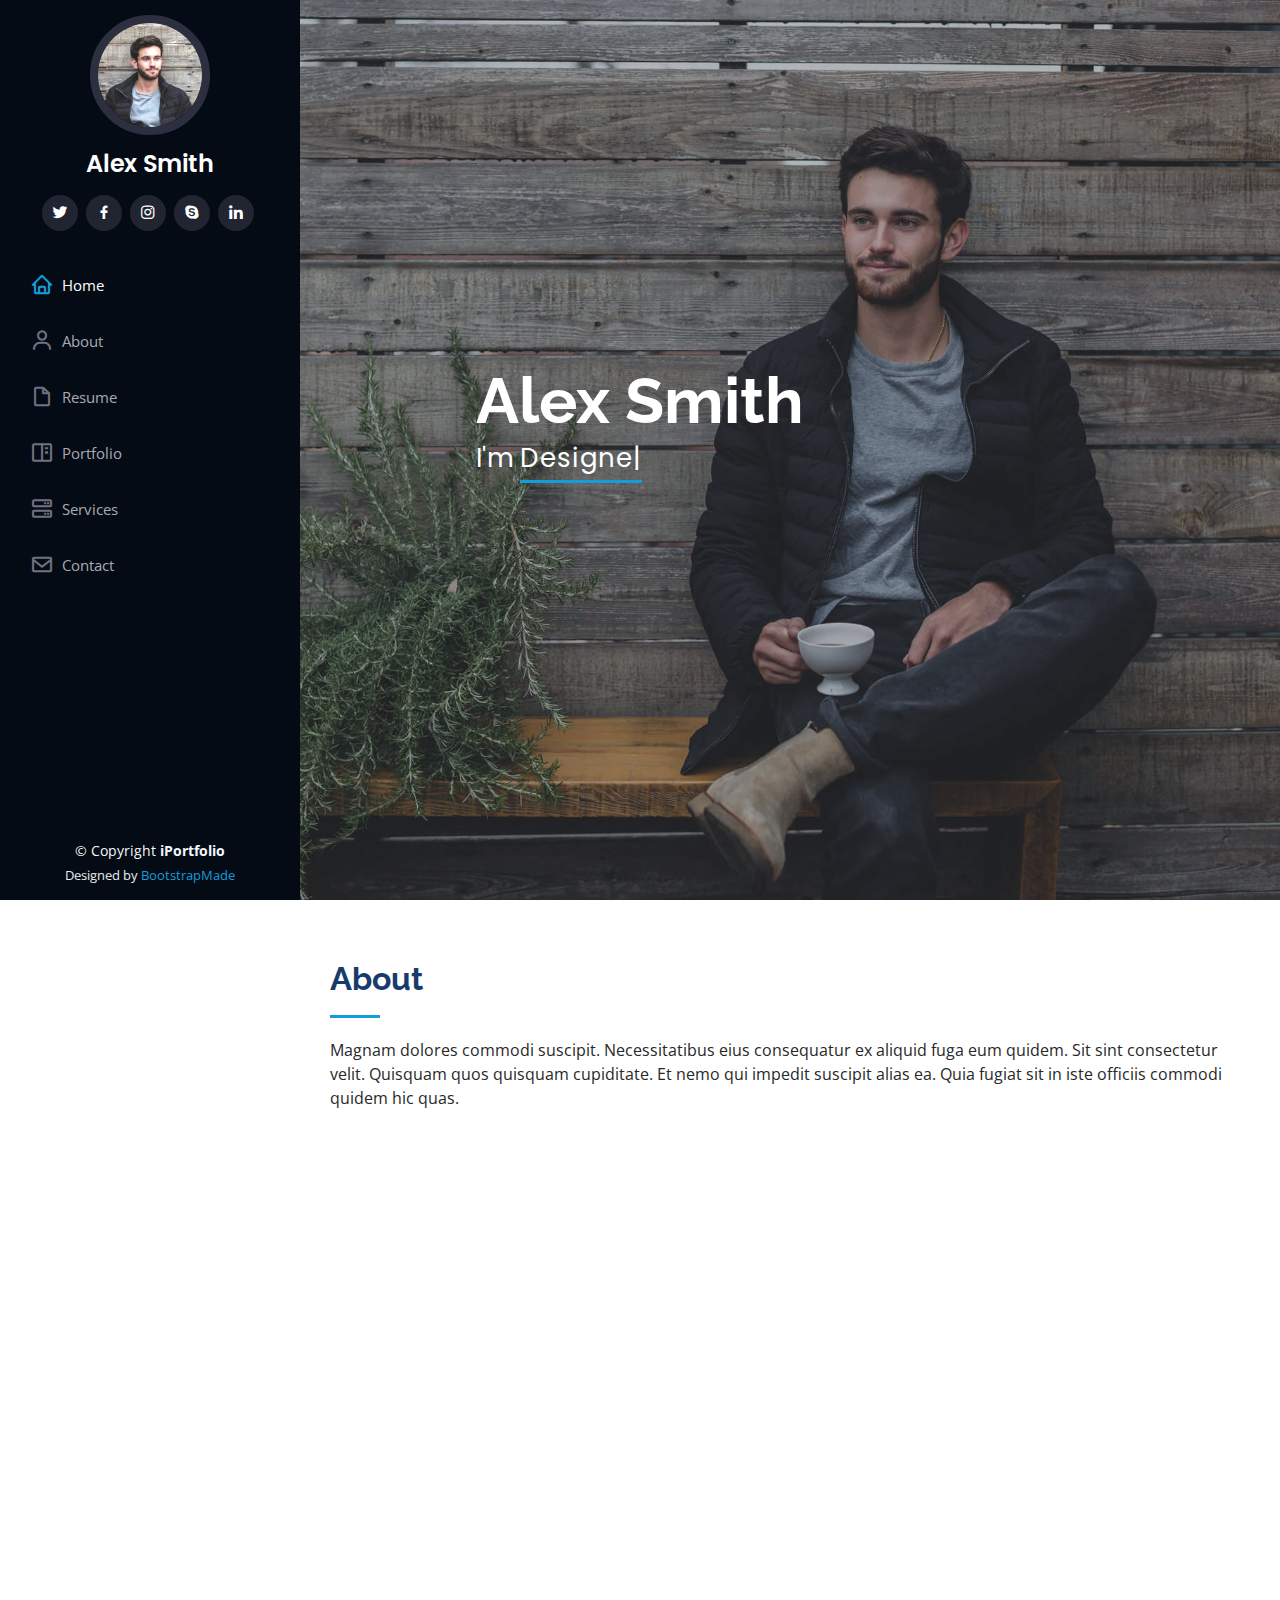
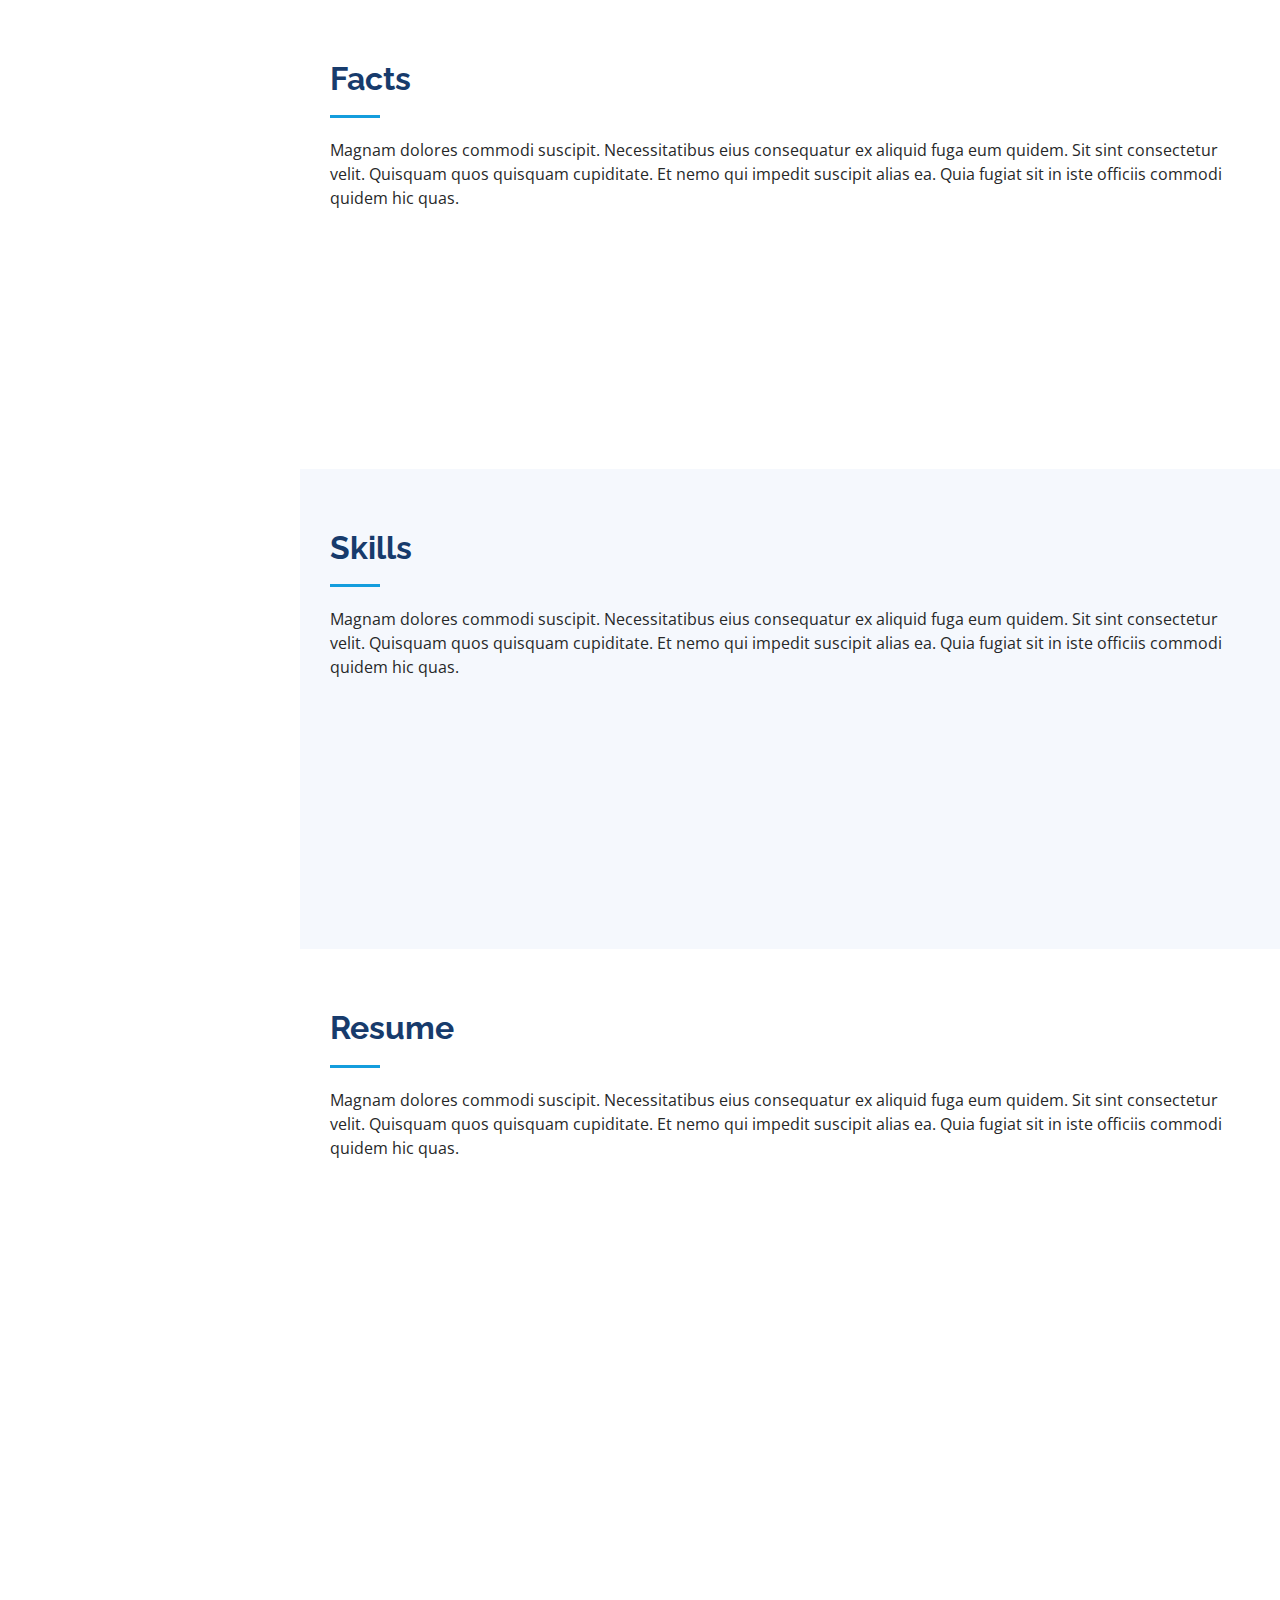
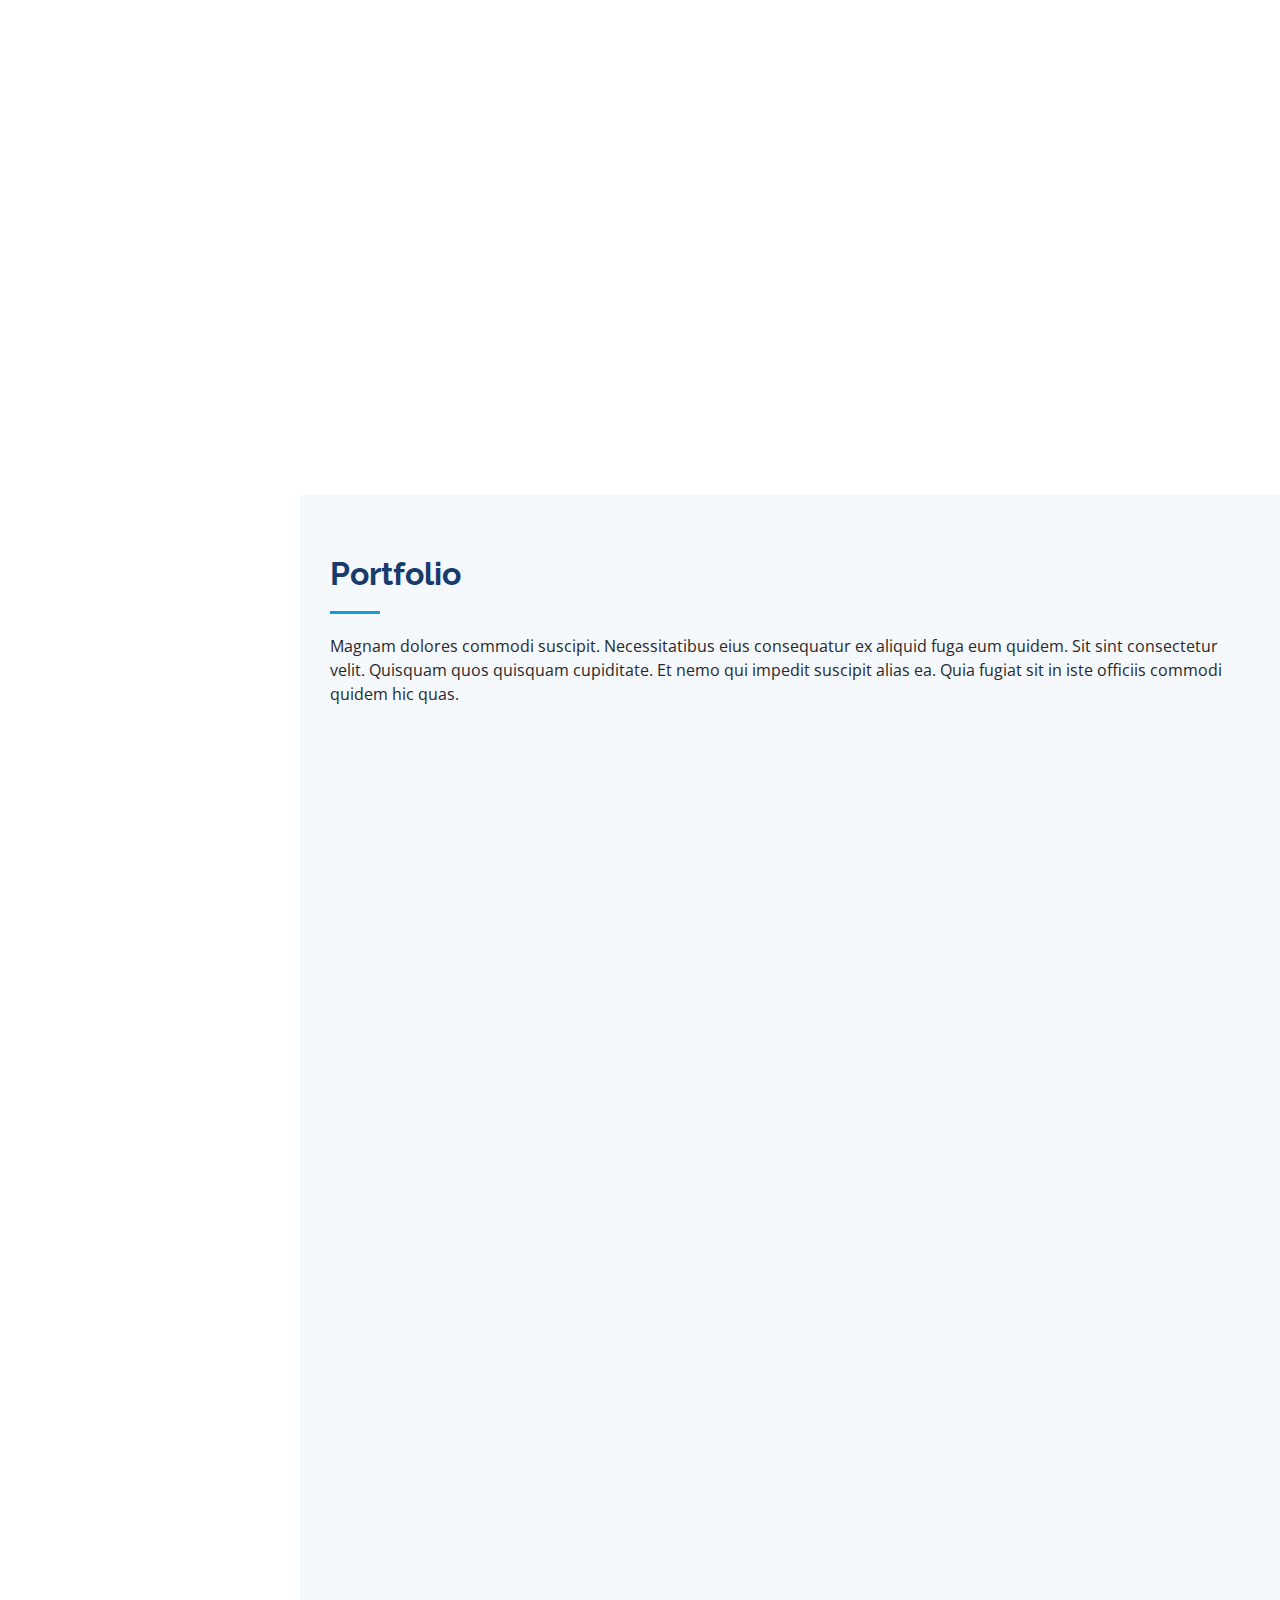
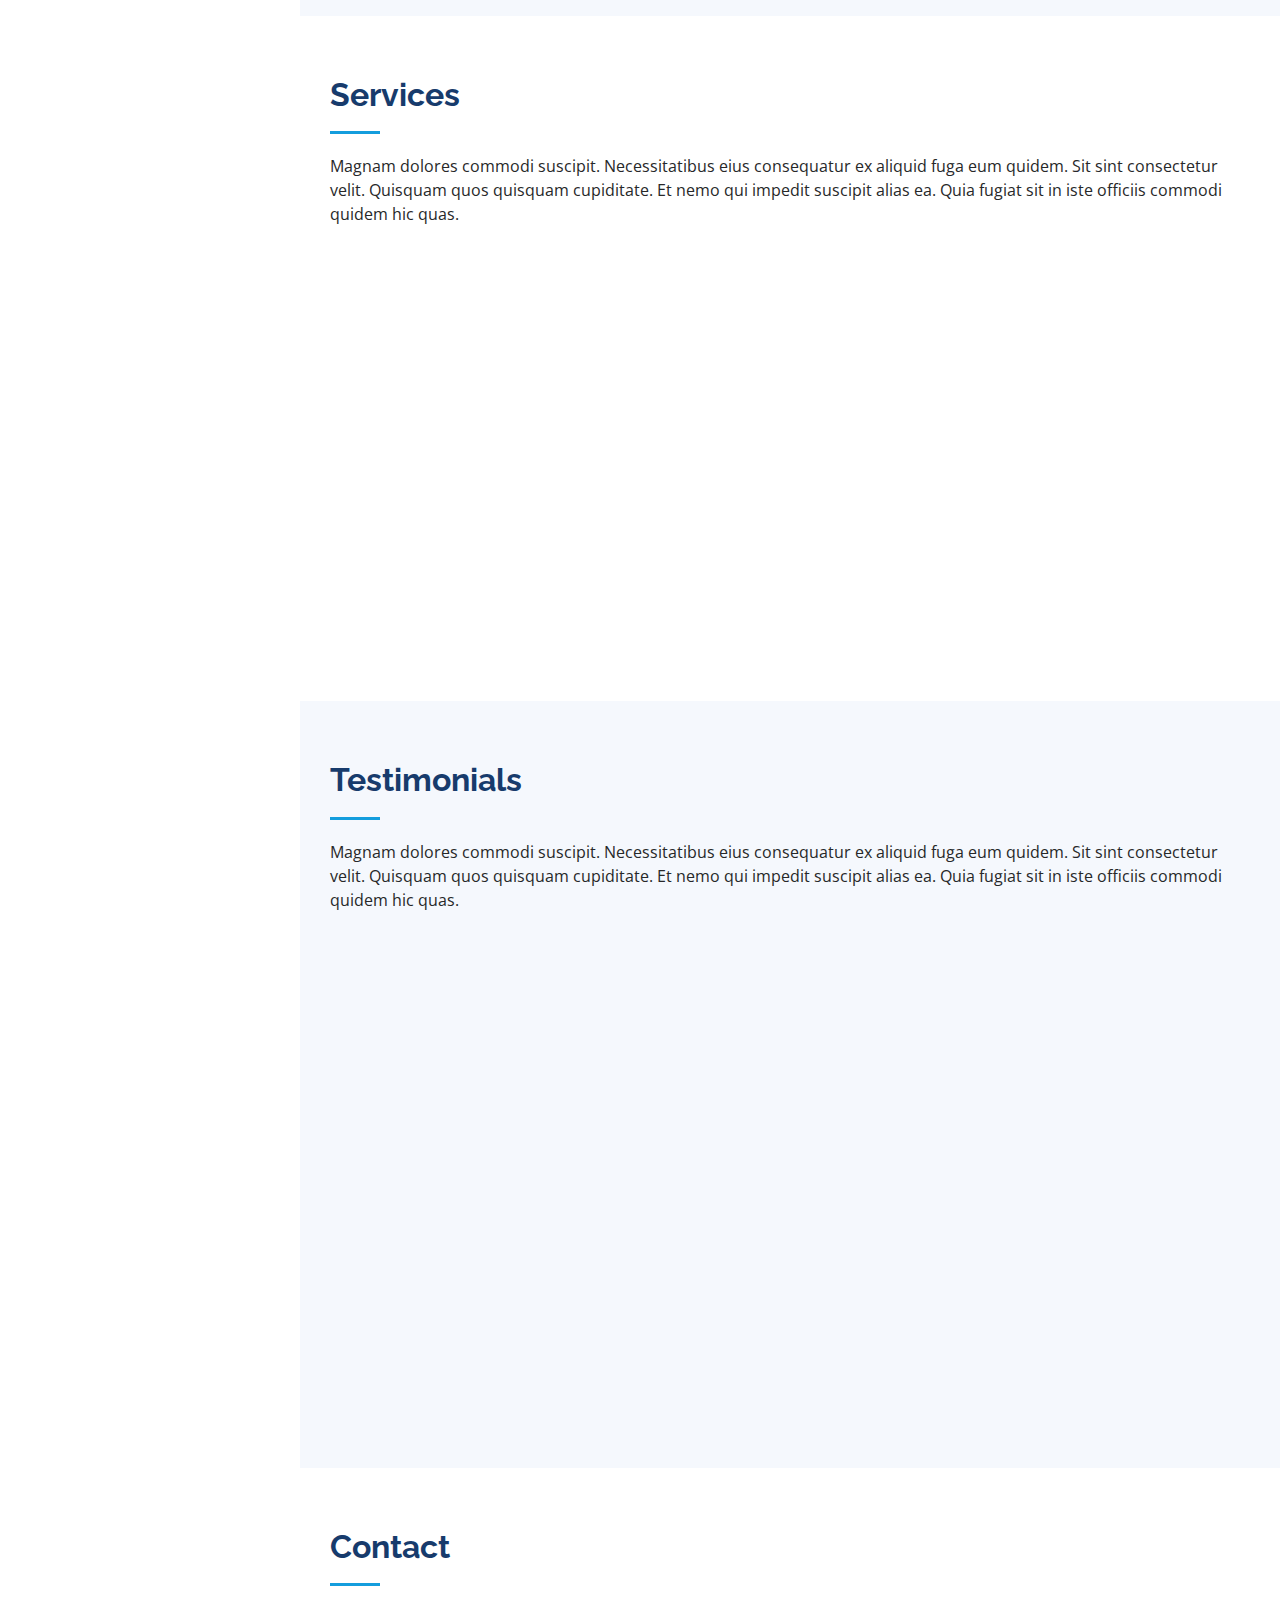
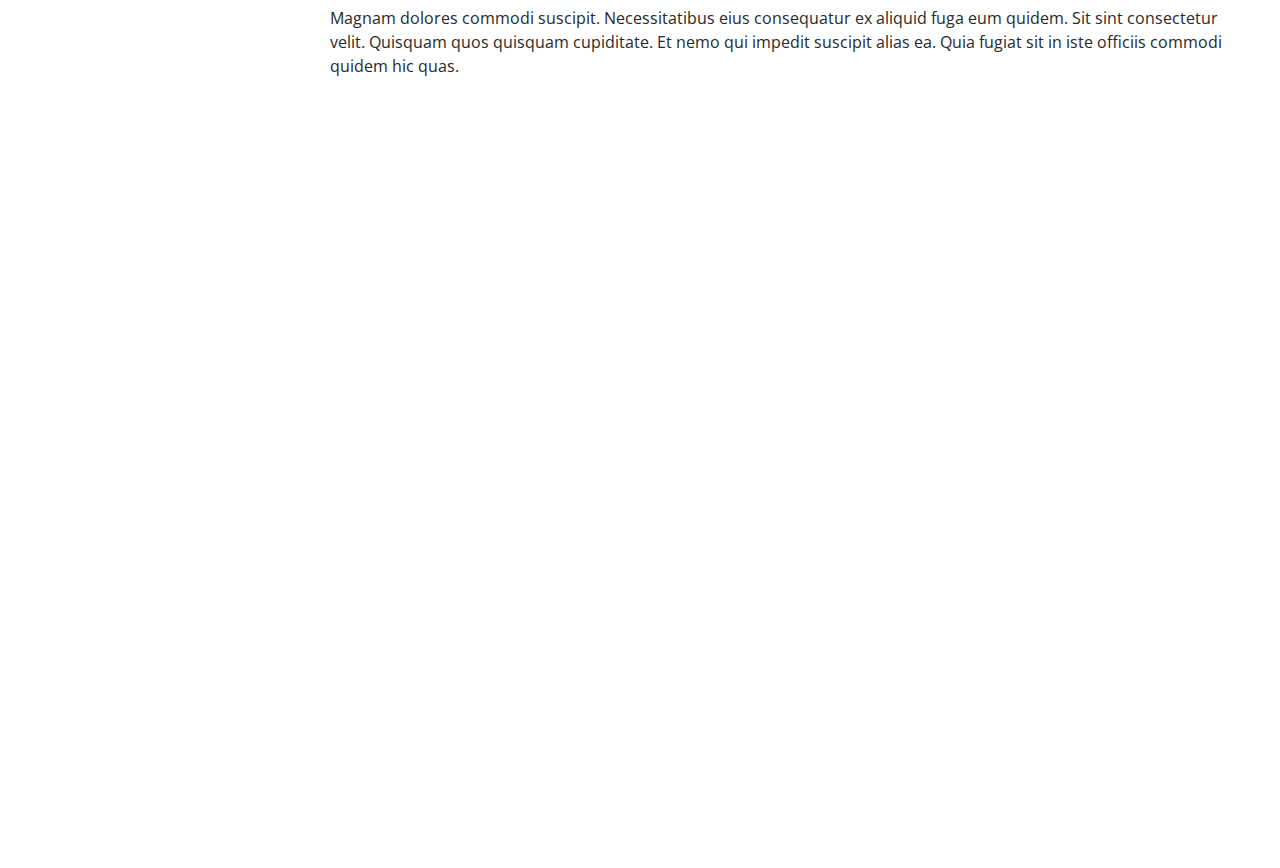
==== templates/index.html @ b286f579 "Adding assets" ====
<!DOCTYPE html>
<html lang="en">

<head>
  <meta charset="utf-8">
  <meta content="width=device-width, initial-scale=1.0" name="viewport">

  <title>iPortfolio Bootstrap Template - Index</title>
  <meta content="" name="description">
  <meta content="" name="keywords">

  <!-- Favicons -->
  <link href="assets/img/favicon.png" rel="icon">
  <link href="assets/img/apple-touch-icon.png" rel="apple-touch-icon">

  <!-- Google Fonts -->
  <link href="https://fonts.googleapis.com/css?family=Open+Sans:300,300i,400,400i,600,600i,700,700i|Raleway:300,300i,400,400i,500,500i,600,600i,700,700i|Poppins:300,300i,400,400i,500,500i,600,600i,700,700i" rel="stylesheet">

  <!-- Vendor CSS Files -->
  <link href="assets/vendor/aos/aos.css" rel="stylesheet">
  <link href="assets/vendor/bootstrap/css/bootstrap.min.css" rel="stylesheet">
  <link href="assets/vendor/bootstrap-icons/bootstrap-icons.css" rel="stylesheet">
  <link href="assets/vendor/boxicons/css/boxicons.min.css" rel="stylesheet">
  <link href="assets/vendor/glightbox/css/glightbox.min.css" rel="stylesheet">
  <link href="assets/vendor/swiper/swiper-bundle.min.css" rel="stylesheet">

  <!-- Template Main CSS File -->
  <link href="assets/css/style.css" rel="stylesheet">

  <!-- =======================================================
  * Template Name: iPortfolio
  * Updated: Jan 09 2024 with Bootstrap v5.3.2
  * Template URL: https://bootstrapmade.com/iportfolio-bootstrap-portfolio-websites-template/
  * Author: BootstrapMade.com
  * License: https://bootstrapmade.com/license/
  ======================================================== -->
</head>

<body>

  <!-- ======= Mobile nav toggle button ======= -->
  <i class="bi bi-list mobile-nav-toggle d-xl-none"></i>

  <!-- ======= Header ======= -->
  <header id="header">
    <div class="d-flex flex-column">

      <div class="profile">
        <img src="assets/img/profile-img.jpg" alt="" class="img-fluid rounded-circle">
        <h1 class="text-light"><a href="index.html">Alex Smith</a></h1>
        <div class="social-links mt-3 text-center">
          <a href="#" class="twitter"><i class="bx bxl-twitter"></i></a>
          <a href="#" class="facebook"><i class="bx bxl-facebook"></i></a>
          <a href="#" class="instagram"><i class="bx bxl-instagram"></i></a>
          <a href="#" class="google-plus"><i class="bx bxl-skype"></i></a>
          <a href="#" class="linkedin"><i class="bx bxl-linkedin"></i></a>
        </div>
      </div>

      <nav id="navbar" class="nav-menu navbar">
        <ul>
          <li><a href="#hero" class="nav-link scrollto active"><i class="bx bx-home"></i> <span>Home</span></a></li>
          <li><a href="#about" class="nav-link scrollto"><i class="bx bx-user"></i> <span>About</span></a></li>
          <li><a href="#resume" class="nav-link scrollto"><i class="bx bx-file-blank"></i> <span>Resume</span></a></li>
          <li><a href="#portfolio" class="nav-link scrollto"><i class="bx bx-book-content"></i> <span>Portfolio</span></a></li>
          <li><a href="#services" class="nav-link scrollto"><i class="bx bx-server"></i> <span>Services</span></a></li>
          <li><a href="#contact" class="nav-link scrollto"><i class="bx bx-envelope"></i> <span>Contact</span></a></li>
        </ul>
      </nav><!-- .nav-menu -->
    </div>
  </header><!-- End Header -->

  <!-- ======= Hero Section ======= -->
  <section id="hero" class="d-flex flex-column justify-content-center align-items-center">
    <div class="hero-container" data-aos="fade-in">
      <h1>Alex Smith</h1>
      <p>I'm <span class="typed" data-typed-items="Designer, Developer, Freelancer, Photographer"></span></p>
    </div>
  </section><!-- End Hero -->

  <main id="main">

    <!-- ======= About Section ======= -->
    <section id="about" class="about">
      <div class="container">

        <div class="section-title">
          <h2>About</h2>
          <p>Magnam dolores commodi suscipit. Necessitatibus eius consequatur ex aliquid fuga eum quidem. Sit sint consectetur velit. Quisquam quos quisquam cupiditate. Et nemo qui impedit suscipit alias ea. Quia fugiat sit in iste officiis commodi quidem hic quas.</p>
        </div>

        <div class="row">
          <div class="col-lg-4" data-aos="fade-right">
            <img src="assets/img/profile-img.jpg" class="img-fluid" alt="">
          </div>
          <div class="col-lg-8 pt-4 pt-lg-0 content" data-aos="fade-left">
            <h3>UI/UX Designer &amp; Web Developer.</h3>
            <p class="fst-italic">
              Lorem ipsum dolor sit amet, consectetur adipiscing elit, sed do eiusmod tempor incididunt ut labore et dolore
              magna aliqua.
            </p>
            <div class="row">
              <div class="col-lg-6">
                <ul>
                  <li><i class="bi bi-chevron-right"></i> <strong>Birthday:</strong> <span>1 May 1995</span></li>
                  <li><i class="bi bi-chevron-right"></i> <strong>Website:</strong> <span>www.example.com</span></li>
                  <li><i class="bi bi-chevron-right"></i> <strong>Phone:</strong> <span>+123 456 7890</span></li>
                  <li><i class="bi bi-chevron-right"></i> <strong>City:</strong> <span>New York, USA</span></li>
                </ul>
              </div>
              <div class="col-lg-6">
                <ul>
                  <li><i class="bi bi-chevron-right"></i> <strong>Age:</strong> <span>30</span></li>
                  <li><i class="bi bi-chevron-right"></i> <strong>Degree:</strong> <span>Master</span></li>
                  <li><i class="bi bi-chevron-right"></i> <strong>PhEmailone:</strong> <span>email@example.com</span></li>
                  <li><i class="bi bi-chevron-right"></i> <strong>Freelance:</strong> <span>Available</span></li>
                </ul>
              </div>
            </div>
            <p>
              Officiis eligendi itaque labore et dolorum mollitia officiis optio vero. Quisquam sunt adipisci omnis et ut. Nulla accusantium dolor incidunt officia tempore. Et eius omnis.
              Cupiditate ut dicta maxime officiis quidem quia. Sed et consectetur qui quia repellendus itaque neque. Aliquid amet quidem ut quaerat cupiditate. Ab et eum qui repellendus omnis culpa magni laudantium dolores.
            </p>
          </div>
        </div>

      </div>
    </section><!-- End About Section -->

    <!-- ======= Facts Section ======= -->
    <section id="facts" class="facts">
      <div class="container">

        <div class="section-title">
          <h2>Facts</h2>
          <p>Magnam dolores commodi suscipit. Necessitatibus eius consequatur ex aliquid fuga eum quidem. Sit sint consectetur velit. Quisquam quos quisquam cupiditate. Et nemo qui impedit suscipit alias ea. Quia fugiat sit in iste officiis commodi quidem hic quas.</p>
        </div>

        <div class="row no-gutters">

          <div class="col-lg-3 col-md-6 d-md-flex align-items-md-stretch" data-aos="fade-up">
            <div class="count-box">
              <i class="bi bi-emoji-smile"></i>
              <span data-purecounter-start="0" data-purecounter-end="232" data-purecounter-duration="1" class="purecounter"></span>
              <p><strong>Happy Clients</strong> consequuntur quae</p>
            </div>
          </div>

          <div class="col-lg-3 col-md-6 d-md-flex align-items-md-stretch" data-aos="fade-up" data-aos-delay="100">
            <div class="count-box">
              <i class="bi bi-journal-richtext"></i>
              <span data-purecounter-start="0" data-purecounter-end="521" data-purecounter-duration="1" class="purecounter"></span>
              <p><strong>Projects</strong> adipisci atque cum quia aut</p>
            </div>
          </div>

          <div class="col-lg-3 col-md-6 d-md-flex align-items-md-stretch" data-aos="fade-up" data-aos-delay="200">
            <div class="count-box">
              <i class="bi bi-headset"></i>
              <span data-purecounter-start="0" data-purecounter-end="1453" data-purecounter-duration="1" class="purecounter"></span>
              <p><strong>Hours Of Support</strong> aut commodi quaerat</p>
            </div>
          </div>

          <div class="col-lg-3 col-md-6 d-md-flex align-items-md-stretch" data-aos="fade-up" data-aos-delay="300">
            <div class="count-box">
              <i class="bi bi-people"></i>
              <span data-purecounter-start="0" data-purecounter-end="32" data-purecounter-duration="1" class="purecounter"></span>
              <p><strong>Hard Workers</strong> rerum asperiores dolor</p>
            </div>
          </div>

        </div>

      </div>
    </section><!-- End Facts Section -->

    <!-- ======= Skills Section ======= -->
    <section id="skills" class="skills section-bg">
      <div class="container">

        <div class="section-title">
          <h2>Skills</h2>
          <p>Magnam dolores commodi suscipit. Necessitatibus eius consequatur ex aliquid fuga eum quidem. Sit sint consectetur velit. Quisquam quos quisquam cupiditate. Et nemo qui impedit suscipit alias ea. Quia fugiat sit in iste officiis commodi quidem hic quas.</p>
        </div>

        <div class="row skills-content">

          <div class="col-lg-6" data-aos="fade-up">

            <div class="progress">
              <span class="skill">HTML <i class="val">100%</i></span>
              <div class="progress-bar-wrap">
                <div class="progress-bar" role="progressbar" aria-valuenow="100" aria-valuemin="0" aria-valuemax="100"></div>
              </div>
            </div>

            <div class="progress">
              <span class="skill">CSS <i class="val">90%</i></span>
              <div class="progress-bar-wrap">
                <div class="progress-bar" role="progressbar" aria-valuenow="90" aria-valuemin="0" aria-valuemax="100"></div>
              </div>
            </div>

            <div class="progress">
              <span class="skill">JavaScript <i class="val">75%</i></span>
              <div class="progress-bar-wrap">
                <div class="progress-bar" role="progressbar" aria-valuenow="75" aria-valuemin="0" aria-valuemax="100"></div>
              </div>
            </div>

          </div>

          <div class="col-lg-6" data-aos="fade-up" data-aos-delay="100">

            <div class="progress">
              <span class="skill">PHP <i class="val">80%</i></span>
              <div class="progress-bar-wrap">
                <div class="progress-bar" role="progressbar" aria-valuenow="80" aria-valuemin="0" aria-valuemax="100"></div>
              </div>
            </div>

            <div class="progress">
              <span class="skill">WordPress/CMS <i class="val">90%</i></span>
              <div class="progress-bar-wrap">
                <div class="progress-bar" role="progressbar" aria-valuenow="90" aria-valuemin="0" aria-valuemax="100"></div>
              </div>
            </div>

            <div class="progress">
              <span class="skill">Photoshop <i class="val">55%</i></span>
              <div class="progress-bar-wrap">
                <div class="progress-bar" role="progressbar" aria-valuenow="55" aria-valuemin="0" aria-valuemax="100"></div>
              </div>
            </div>

          </div>

        </div>

      </div>
    </section><!-- End Skills Section -->

    <!-- ======= Resume Section ======= -->
    <section id="resume" class="resume">
      <div class="container">

        <div class="section-title">
          <h2>Resume</h2>
          <p>Magnam dolores commodi suscipit. Necessitatibus eius consequatur ex aliquid fuga eum quidem. Sit sint consectetur velit. Quisquam quos quisquam cupiditate. Et nemo qui impedit suscipit alias ea. Quia fugiat sit in iste officiis commodi quidem hic quas.</p>
        </div>

        <div class="row">
          <div class="col-lg-6" data-aos="fade-up">
            <h3 class="resume-title">Sumary</h3>
            <div class="resume-item pb-0">
              <h4>Alex Smith</h4>
              <p><em>Innovative and deadline-driven Graphic Designer with 3+ years of experience designing and developing user-centered digital/print marketing material from initial concept to final, polished deliverable.</em></p>
              <ul>
                <li>Portland par 127,Orlando, FL</li>
                <li>(123) 456-7891</li>
                <li>alice.barkley@example.com</li>
              </ul>
            </div>

            <h3 class="resume-title">Education</h3>
            <div class="resume-item">
              <h4>Master of Fine Arts &amp; Graphic Design</h4>
              <h5>2015 - 2016</h5>
              <p><em>Rochester Institute of Technology, Rochester, NY</em></p>
              <p>Qui deserunt veniam. Et sed aliquam labore tempore sed quisquam iusto autem sit. Ea vero voluptatum qui ut dignissimos deleniti nerada porti sand markend</p>
            </div>
            <div class="resume-item">
              <h4>Bachelor of Fine Arts &amp; Graphic Design</h4>
              <h5>2010 - 2014</h5>
              <p><em>Rochester Institute of Technology, Rochester, NY</em></p>
              <p>Quia nobis sequi est occaecati aut. Repudiandae et iusto quae reiciendis et quis Eius vel ratione eius unde vitae rerum voluptates asperiores voluptatem Earum molestiae consequatur neque etlon sader mart dila</p>
            </div>
          </div>
          <div class="col-lg-6" data-aos="fade-up" data-aos-delay="100">
            <h3 class="resume-title">Professional Experience</h3>
            <div class="resume-item">
              <h4>Senior graphic design specialist</h4>
              <h5>2019 - Present</h5>
              <p><em>Experion, New York, NY </em></p>
              <ul>
                <li>Lead in the design, development, and implementation of the graphic, layout, and production communication materials</li>
                <li>Delegate tasks to the 7 members of the design team and provide counsel on all aspects of the project. </li>
                <li>Supervise the assessment of all graphic materials in order to ensure quality and accuracy of the design</li>
                <li>Oversee the efficient use of production project budgets ranging from $2,000 - $25,000</li>
              </ul>
            </div>
            <div class="resume-item">
              <h4>Graphic design specialist</h4>
              <h5>2017 - 2018</h5>
              <p><em>Stepping Stone Advertising, New York, NY</em></p>
              <ul>
                <li>Developed numerous marketing programs (logos, brochures,infographics, presentations, and advertisements).</li>
                <li>Managed up to 5 projects or tasks at a given time while under pressure</li>
                <li>Recommended and consulted with clients on the most appropriate graphic design</li>
                <li>Created 4+ design presentations and proposals a month for clients and account managers</li>
              </ul>
            </div>
          </div>
        </div>

      </div>
    </section><!-- End Resume Section -->

    <!-- ======= Portfolio Section ======= -->
    <section id="portfolio" class="portfolio section-bg">
      <div class="container">

        <div class="section-title">
          <h2>Portfolio</h2>
          <p>Magnam dolores commodi suscipit. Necessitatibus eius consequatur ex aliquid fuga eum quidem. Sit sint consectetur velit. Quisquam quos quisquam cupiditate. Et nemo qui impedit suscipit alias ea. Quia fugiat sit in iste officiis commodi quidem hic quas.</p>
        </div>

        <div class="row" data-aos="fade-up">
          <div class="col-lg-12 d-flex justify-content-center">
            <ul id="portfolio-flters">
              <li data-filter="*" class="filter-active">All</li>
              <li data-filter=".filter-app">App</li>
              <li data-filter=".filter-card">Card</li>
              <li data-filter=".filter-web">Web</li>
            </ul>
          </div>
        </div>

        <div class="row portfolio-container" data-aos="fade-up" data-aos-delay="100">

          <div class="col-lg-4 col-md-6 portfolio-item filter-app">
            <div class="portfolio-wrap">
              <img src="assets/img/portfolio/portfolio-1.jpg" class="img-fluid" alt="">
              <div class="portfolio-links">
                <a href="assets/img/portfolio/portfolio-1.jpg" data-gallery="portfolioGallery" class="portfolio-lightbox" title="App 1"><i class="bx bx-plus"></i></a>
                <a href="portfolio-details.html" title="More Details"><i class="bx bx-link"></i></a>
              </div>
            </div>
          </div>

          <div class="col-lg-4 col-md-6 portfolio-item filter-web">
            <div class="portfolio-wrap">
              <img src="assets/img/portfolio/portfolio-2.jpg" class="img-fluid" alt="">
              <div class="portfolio-links">
                <a href="assets/img/portfolio/portfolio-2.jpg" data-gallery="portfolioGallery" class="portfolio-lightbox" title="Web 3"><i class="bx bx-plus"></i></a>
                <a href="portfolio-details.html" title="More Details"><i class="bx bx-link"></i></a>
              </div>
            </div>
          </div>

          <div class="col-lg-4 col-md-6 portfolio-item filter-app">
            <div class="portfolio-wrap">
              <img src="assets/img/portfolio/portfolio-3.jpg" class="img-fluid" alt="">
              <div class="portfolio-links">
                <a href="assets/img/portfolio/portfolio-3.jpg" data-gallery="portfolioGallery" class="portfolio-lightbox" title="App 2"><i class="bx bx-plus"></i></a>
                <a href="portfolio-details.html" title="More Details"><i class="bx bx-link"></i></a>
              </div>
            </div>
          </div>

          <div class="col-lg-4 col-md-6 portfolio-item filter-card">
            <div class="portfolio-wrap">
              <img src="assets/img/portfolio/portfolio-4.jpg" class="img-fluid" alt="">
              <div class="portfolio-links">
                <a href="assets/img/portfolio/portfolio-4.jpg" data-gallery="portfolioGallery" class="portfolio-lightbox" title="Card 2"><i class="bx bx-plus"></i></a>
                <a href="portfolio-details.html" title="More Details"><i class="bx bx-link"></i></a>
              </div>
            </div>
          </div>

          <div class="col-lg-4 col-md-6 portfolio-item filter-web">
            <div class="portfolio-wrap">
              <img src="assets/img/portfolio/portfolio-5.jpg" class="img-fluid" alt="">
              <div class="portfolio-links">
                <a href="assets/img/portfolio/portfolio-5.jpg" data-gallery="portfolioGallery" class="portfolio-lightbox" title="Web 2"><i class="bx bx-plus"></i></a>
                <a href="portfolio-details.html" title="More Details"><i class="bx bx-link"></i></a>
              </div>
            </div>
          </div>

          <div class="col-lg-4 col-md-6 portfolio-item filter-app">
            <div class="portfolio-wrap">
              <img src="assets/img/portfolio/portfolio-6.jpg" class="img-fluid" alt="">
              <div class="portfolio-links">
                <a href="assets/img/portfolio/portfolio-6.jpg" data-gallery="portfolioGallery" class="portfolio-lightbox" title="App 3"><i class="bx bx-plus"></i></a>
                <a href="portfolio-details.html" title="More Details"><i class="bx bx-link"></i></a>
              </div>
            </div>
          </div>

          <div class="col-lg-4 col-md-6 portfolio-item filter-card">
            <div class="portfolio-wrap">
              <img src="assets/img/portfolio/portfolio-7.jpg" class="img-fluid" alt="">
              <div class="portfolio-links">
                <a href="assets/img/portfolio/portfolio-7.jpg" data-gallery="portfolioGallery" class="portfolio-lightbox" title="Card 1"><i class="bx bx-plus"></i></a>
                <a href="portfolio-details.html" title="More Details"><i class="bx bx-link"></i></a>
              </div>
            </div>
          </div>

          <div class="col-lg-4 col-md-6 portfolio-item filter-card">
            <div class="portfolio-wrap">
              <img src="assets/img/portfolio/portfolio-8.jpg" class="img-fluid" alt="">
              <div class="portfolio-links">
                <a href="assets/img/portfolio/portfolio-8.jpg" data-gallery="portfolioGallery" class="portfolio-lightbox" title="Card 3"><i class="bx bx-plus"></i></a>
                <a href="portfolio-details.html" title="More Details"><i class="bx bx-link"></i></a>
              </div>
            </div>
          </div>

          <div class="col-lg-4 col-md-6 portfolio-item filter-web">
            <div class="portfolio-wrap">
              <img src="assets/img/portfolio/portfolio-9.jpg" class="img-fluid" alt="">
              <div class="portfolio-links">
                <a href="assets/img/portfolio/portfolio-9.jpg" data-gallery="portfolioGallery" class="portfolio-lightbox" title="Web 3"><i class="bx bx-plus"></i></a>
                <a href="portfolio-details.html" title="More Details"><i class="bx bx-link"></i></a>
              </div>
            </div>
          </div>

        </div>

      </div>
    </section><!-- End Portfolio Section -->

    <!-- ======= Services Section ======= -->
    <section id="services" class="services">
      <div class="container">

        <div class="section-title">
          <h2>Services</h2>
          <p>Magnam dolores commodi suscipit. Necessitatibus eius consequatur ex aliquid fuga eum quidem. Sit sint consectetur velit. Quisquam quos quisquam cupiditate. Et nemo qui impedit suscipit alias ea. Quia fugiat sit in iste officiis commodi quidem hic quas.</p>
        </div>

        <div class="row">
          <div class="col-lg-4 col-md-6 icon-box" data-aos="fade-up">
            <div class="icon"><i class="bi bi-briefcase"></i></div>
            <h4 class="title"><a href="">Lorem Ipsum</a></h4>
            <p class="description">Voluptatum deleniti atque corrupti quos dolores et quas molestias excepturi sint occaecati cupiditate non provident</p>
          </div>
          <div class="col-lg-4 col-md-6 icon-box" data-aos="fade-up" data-aos-delay="100">
            <div class="icon"><i class="bi bi-card-checklist"></i></div>
            <h4 class="title"><a href="">Dolor Sitema</a></h4>
            <p class="description">Minim veniam, quis nostrud exercitation ullamco laboris nisi ut aliquip ex ea commodo consequat tarad limino ata</p>
          </div>
          <div class="col-lg-4 col-md-6 icon-box" data-aos="fade-up" data-aos-delay="200">
            <div class="icon"><i class="bi bi-bar-chart"></i></div>
            <h4 class="title"><a href="">Sed ut perspiciatis</a></h4>
            <p class="description">Duis aute irure dolor in reprehenderit in voluptate velit esse cillum dolore eu fugiat nulla pariatur</p>
          </div>
          <div class="col-lg-4 col-md-6 icon-box" data-aos="fade-up" data-aos-delay="300">
            <div class="icon"><i class="bi bi-binoculars"></i></div>
            <h4 class="title"><a href="">Magni Dolores</a></h4>
            <p class="description">Excepteur sint occaecat cupidatat non proident, sunt in culpa qui officia deserunt mollit anim id est laborum</p>
          </div>
          <div class="col-lg-4 col-md-6 icon-box" data-aos="fade-up" data-aos-delay="400">
            <div class="icon"><i class="bi bi-brightness-high"></i></div>
            <h4 class="title"><a href="">Nemo Enim</a></h4>
            <p class="description">At vero eos et accusamus et iusto odio dignissimos ducimus qui blanditiis praesentium voluptatum deleniti atque</p>
          </div>
          <div class="col-lg-4 col-md-6 icon-box" data-aos="fade-up" data-aos-delay="500">
            <div class="icon"><i class="bi bi-calendar4-week"></i></div>
            <h4 class="title"><a href="">Eiusmod Tempor</a></h4>
            <p class="description">Et harum quidem rerum facilis est et expedita distinctio. Nam libero tempore, cum soluta nobis est eligendi</p>
          </div>
        </div>

      </div>
    </section><!-- End Services Section -->

    <!-- ======= Testimonials Section ======= -->
    <section id="testimonials" class="testimonials section-bg">
      <div class="container">

        <div class="section-title">
          <h2>Testimonials</h2>
          <p>Magnam dolores commodi suscipit. Necessitatibus eius consequatur ex aliquid fuga eum quidem. Sit sint consectetur velit. Quisquam quos quisquam cupiditate. Et nemo qui impedit suscipit alias ea. Quia fugiat sit in iste officiis commodi quidem hic quas.</p>
        </div>

        <div class="testimonials-slider swiper" data-aos="fade-up" data-aos-delay="100">
          <div class="swiper-wrapper">

            <div class="swiper-slide">
              <div class="testimonial-item" data-aos="fade-up">
                <p>
                  <i class="bx bxs-quote-alt-left quote-icon-left"></i>
                  Proin iaculis purus consequat sem cure digni ssim donec porttitora entum suscipit rhoncus. Accusantium quam, ultricies eget id, aliquam eget nibh et. Maecen aliquam, risus at semper.
                  <i class="bx bxs-quote-alt-right quote-icon-right"></i>
                </p>
                <img src="assets/img/testimonials/testimonials-1.jpg" class="testimonial-img" alt="">
                <h3>Saul Goodman</h3>
                <h4>Ceo &amp; Founder</h4>
              </div>
            </div><!-- End testimonial item -->

            <div class="swiper-slide">
              <div class="testimonial-item" data-aos="fade-up" data-aos-delay="100">
                <p>
                  <i class="bx bxs-quote-alt-left quote-icon-left"></i>
                  Export tempor illum tamen malis malis eram quae irure esse labore quem cillum quid cillum eram malis quorum velit fore eram velit sunt aliqua noster fugiat irure amet legam anim culpa.
                  <i class="bx bxs-quote-alt-right quote-icon-right"></i>
                </p>
                <img src="assets/img/testimonials/testimonials-2.jpg" class="testimonial-img" alt="">
                <h3>Sara Wilsson</h3>
                <h4>Designer</h4>
              </div>
            </div><!-- End testimonial item -->

            <div class="swiper-slide">
              <div class="testimonial-item" data-aos="fade-up" data-aos-delay="200">
                <p>
                  <i class="bx bxs-quote-alt-left quote-icon-left"></i>
                  Enim nisi quem export duis labore cillum quae magna enim sint quorum nulla quem veniam duis minim tempor labore quem eram duis noster aute amet eram fore quis sint minim.
                  <i class="bx bxs-quote-alt-right quote-icon-right"></i>
                </p>
                <img src="assets/img/testimonials/testimonials-3.jpg" class="testimonial-img" alt="">
                <h3>Jena Karlis</h3>
                <h4>Store Owner</h4>
              </div>
            </div><!-- End testimonial item -->

            <div class="swiper-slide">
              <div class="testimonial-item" data-aos="fade-up" data-aos-delay="300">
                <p>
                  <i class="bx bxs-quote-alt-left quote-icon-left"></i>
                  Fugiat enim eram quae cillum dolore dolor amet nulla culpa multos export minim fugiat minim velit minim dolor enim duis veniam ipsum anim magna sunt elit fore quem dolore labore illum veniam.
                  <i class="bx bxs-quote-alt-right quote-icon-right"></i>
                </p>
                <img src="assets/img/testimonials/testimonials-4.jpg" class="testimonial-img" alt="">
                <h3>Matt Brandon</h3>
                <h4>Freelancer</h4>
              </div>
            </div><!-- End testimonial item -->

            <div class="swiper-slide">
              <div class="testimonial-item" data-aos="fade-up" data-aos-delay="400">
                <p>
                  <i class="bx bxs-quote-alt-left quote-icon-left"></i>
                  Quis quorum aliqua sint quem legam fore sunt eram irure aliqua veniam tempor noster veniam enim culpa labore duis sunt culpa nulla illum cillum fugiat legam esse veniam culpa fore nisi cillum quid.
                  <i class="bx bxs-quote-alt-right quote-icon-right"></i>
                </p>
                <img src="assets/img/testimonials/testimonials-5.jpg" class="testimonial-img" alt="">
                <h3>John Larson</h3>
                <h4>Entrepreneur</h4>
              </div>
            </div><!-- End testimonial item -->

          </div>
          <div class="swiper-pagination"></div>
        </div>

      </div>
    </section><!-- End Testimonials Section -->

    <!-- ======= Contact Section ======= -->
    <section id="contact" class="contact">
      <div class="container">

        <div class="section-title">
          <h2>Contact</h2>
          <p>Magnam dolores commodi suscipit. Necessitatibus eius consequatur ex aliquid fuga eum quidem. Sit sint consectetur velit. Quisquam quos quisquam cupiditate. Et nemo qui impedit suscipit alias ea. Quia fugiat sit in iste officiis commodi quidem hic quas.</p>
        </div>

        <div class="row" data-aos="fade-in">

          <div class="col-lg-5 d-flex align-items-stretch">
            <div class="info">
              <div class="address">
                <i class="bi bi-geo-alt"></i>
                <h4>Location:</h4>
                <p>A108 Adam Street, New York, NY 535022</p>
              </div>

              <div class="email">
                <i class="bi bi-envelope"></i>
                <h4>Email:</h4>
                <p>info@example.com</p>
              </div>

              <div class="phone">
                <i class="bi bi-phone"></i>
                <h4>Call:</h4>
                <p>+1 5589 55488 55s</p>
              </div>

              <iframe src="https://www.google.com/maps/embed?pb=!1m14!1m8!1m3!1d12097.433213460943!2d-74.0062269!3d40.7101282!3m2!1i1024!2i768!4f13.1!3m3!1m2!1s0x0%3A0xb89d1fe6bc499443!2sDowntown+Conference+Center!5e0!3m2!1smk!2sbg!4v1539943755621" frameborder="0" style="border:0; width: 100%; height: 290px;" allowfullscreen></iframe>
            </div>

          </div>

          <div class="col-lg-7 mt-5 mt-lg-0 d-flex align-items-stretch">
            <form action="forms/contact.php" method="post" role="form" class="php-email-form">
              <div class="row">
                <div class="form-group col-md-6">
                  <label for="name">Your Name</label>
                  <input type="text" name="name" class="form-control" id="name" required>
                </div>
                <div class="form-group col-md-6">
                  <label for="name">Your Email</label>
                  <input type="email" class="form-control" name="email" id="email" required>
                </div>
              </div>
              <div class="form-group">
                <label for="name">Subject</label>
                <input type="text" class="form-control" name="subject" id="subject" required>
              </div>
              <div class="form-group">
                <label for="name">Message</label>
                <textarea class="form-control" name="message" rows="10" required></textarea>
              </div>
              <div class="my-3">
                <div class="loading">Loading</div>
                <div class="error-message"></div>
                <div class="sent-message">Your message has been sent. Thank you!</div>
              </div>
              <div class="text-center"><button type="submit">Send Message</button></div>
            </form>
          </div>

        </div>

      </div>
    </section><!-- End Contact Section -->

  </main><!-- End #main -->

  <!-- ======= Footer ======= -->
  <footer id="footer">
    <div class="container">
      <div class="copyright">
        &copy; Copyright <strong><span>iPortfolio</span></strong>
      </div>
      <div class="credits">
        <!-- All the links in the footer should remain intact. -->
        <!-- You can delete the links only if you purchased the pro version. -->
        <!-- Licensing information: https://bootstrapmade.com/license/ -->
        <!-- Purchase the pro version with working PHP/AJAX contact form: https://bootstrapmade.com/iportfolio-bootstrap-portfolio-websites-template/ -->
        Designed by <a href="https://bootstrapmade.com/">BootstrapMade</a>
      </div>
    </div>
  </footer><!-- End  Footer -->

  <a href="#" class="back-to-top d-flex align-items-center justify-content-center"><i class="bi bi-arrow-up-short"></i></a>

  <!-- Vendor JS Files -->
  <script src="assets/vendor/purecounter/purecounter_vanilla.js"></script>
  <script src="assets/vendor/aos/aos.js"></script>
  <script src="assets/vendor/bootstrap/js/bootstrap.bundle.min.js"></script>
  <script src="assets/vendor/glightbox/js/glightbox.min.js"></script>
  <script src="assets/vendor/isotope-layout/isotope.pkgd.min.js"></script>
  <script src="assets/vendor/swiper/swiper-bundle.min.js"></script>
  <script src="assets/vendor/typed.js/typed.umd.js"></script>
  <script src="assets/vendor/waypoints/noframework.waypoints.js"></script>
  <script src="assets/vendor/php-email-form/validate.js"></script>

  <!-- Template Main JS File -->
  <script src="assets/js/main.js"></script>

</body>

</html>
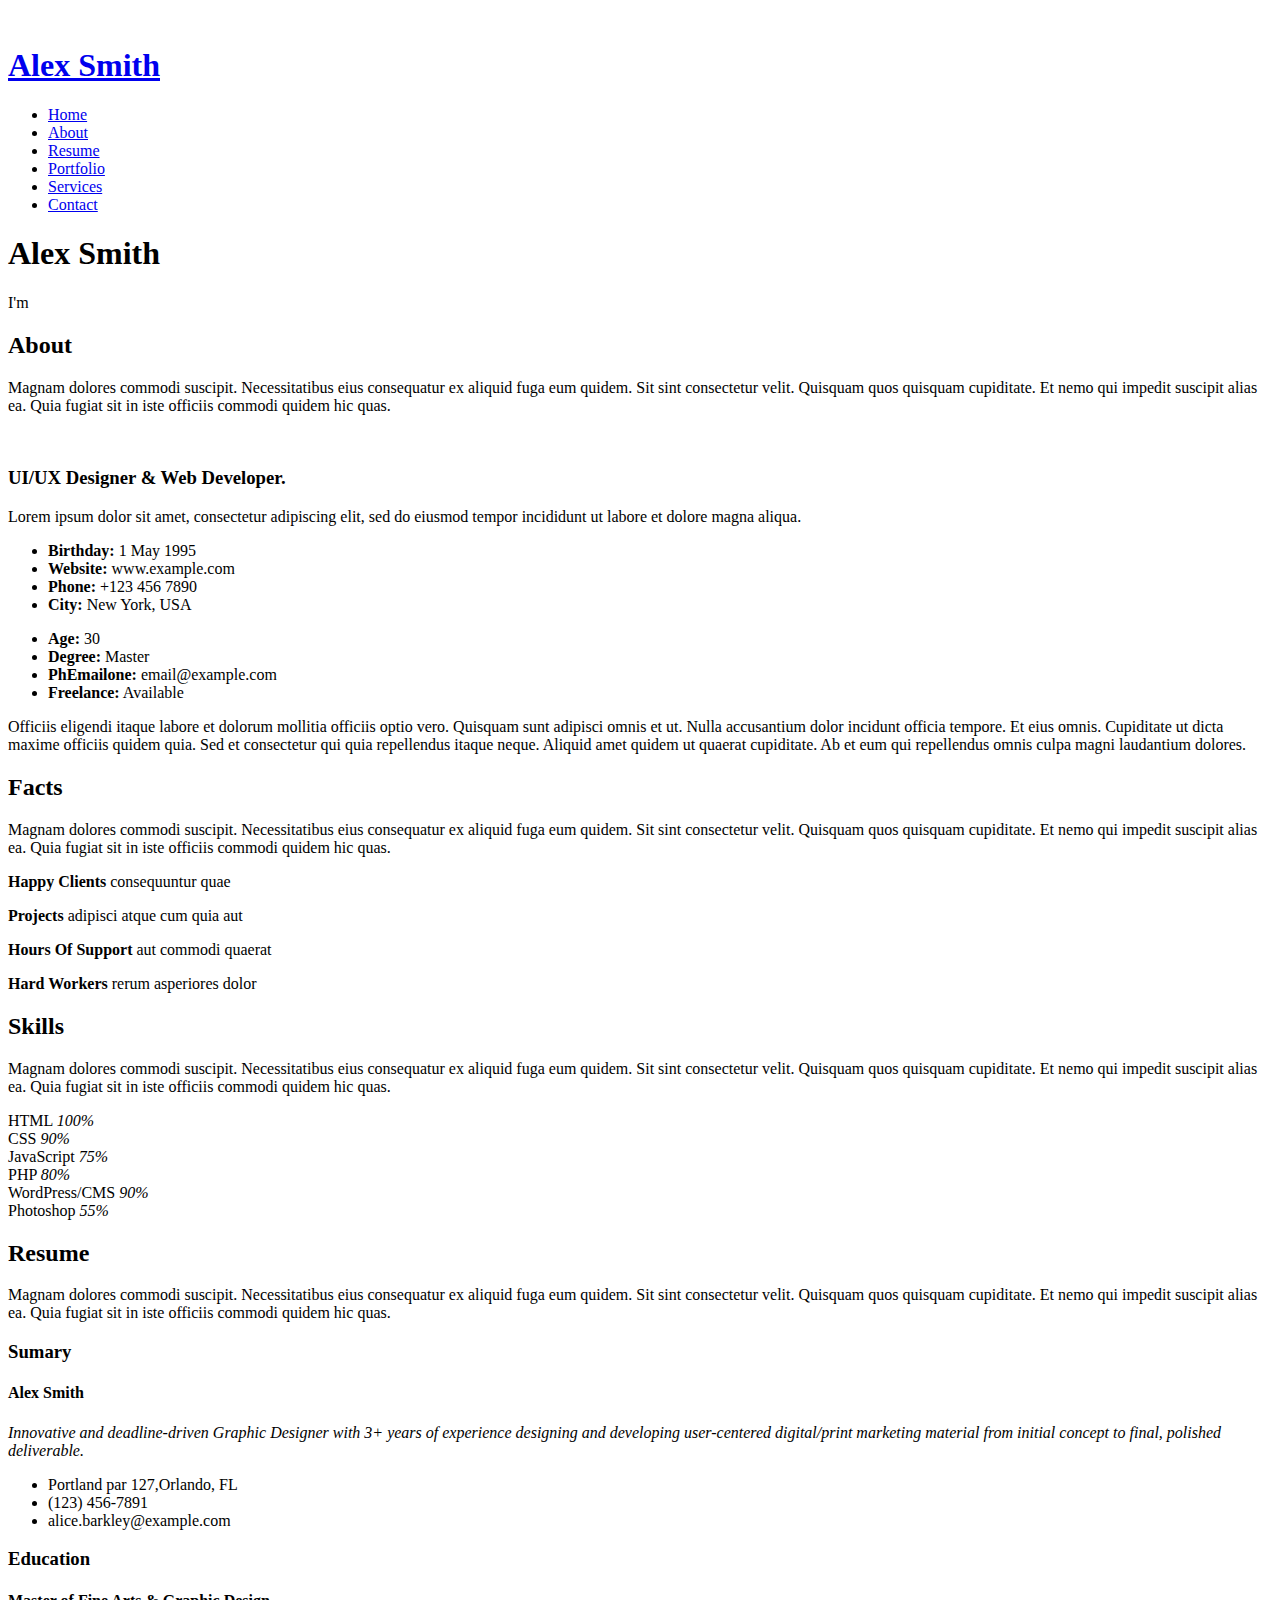
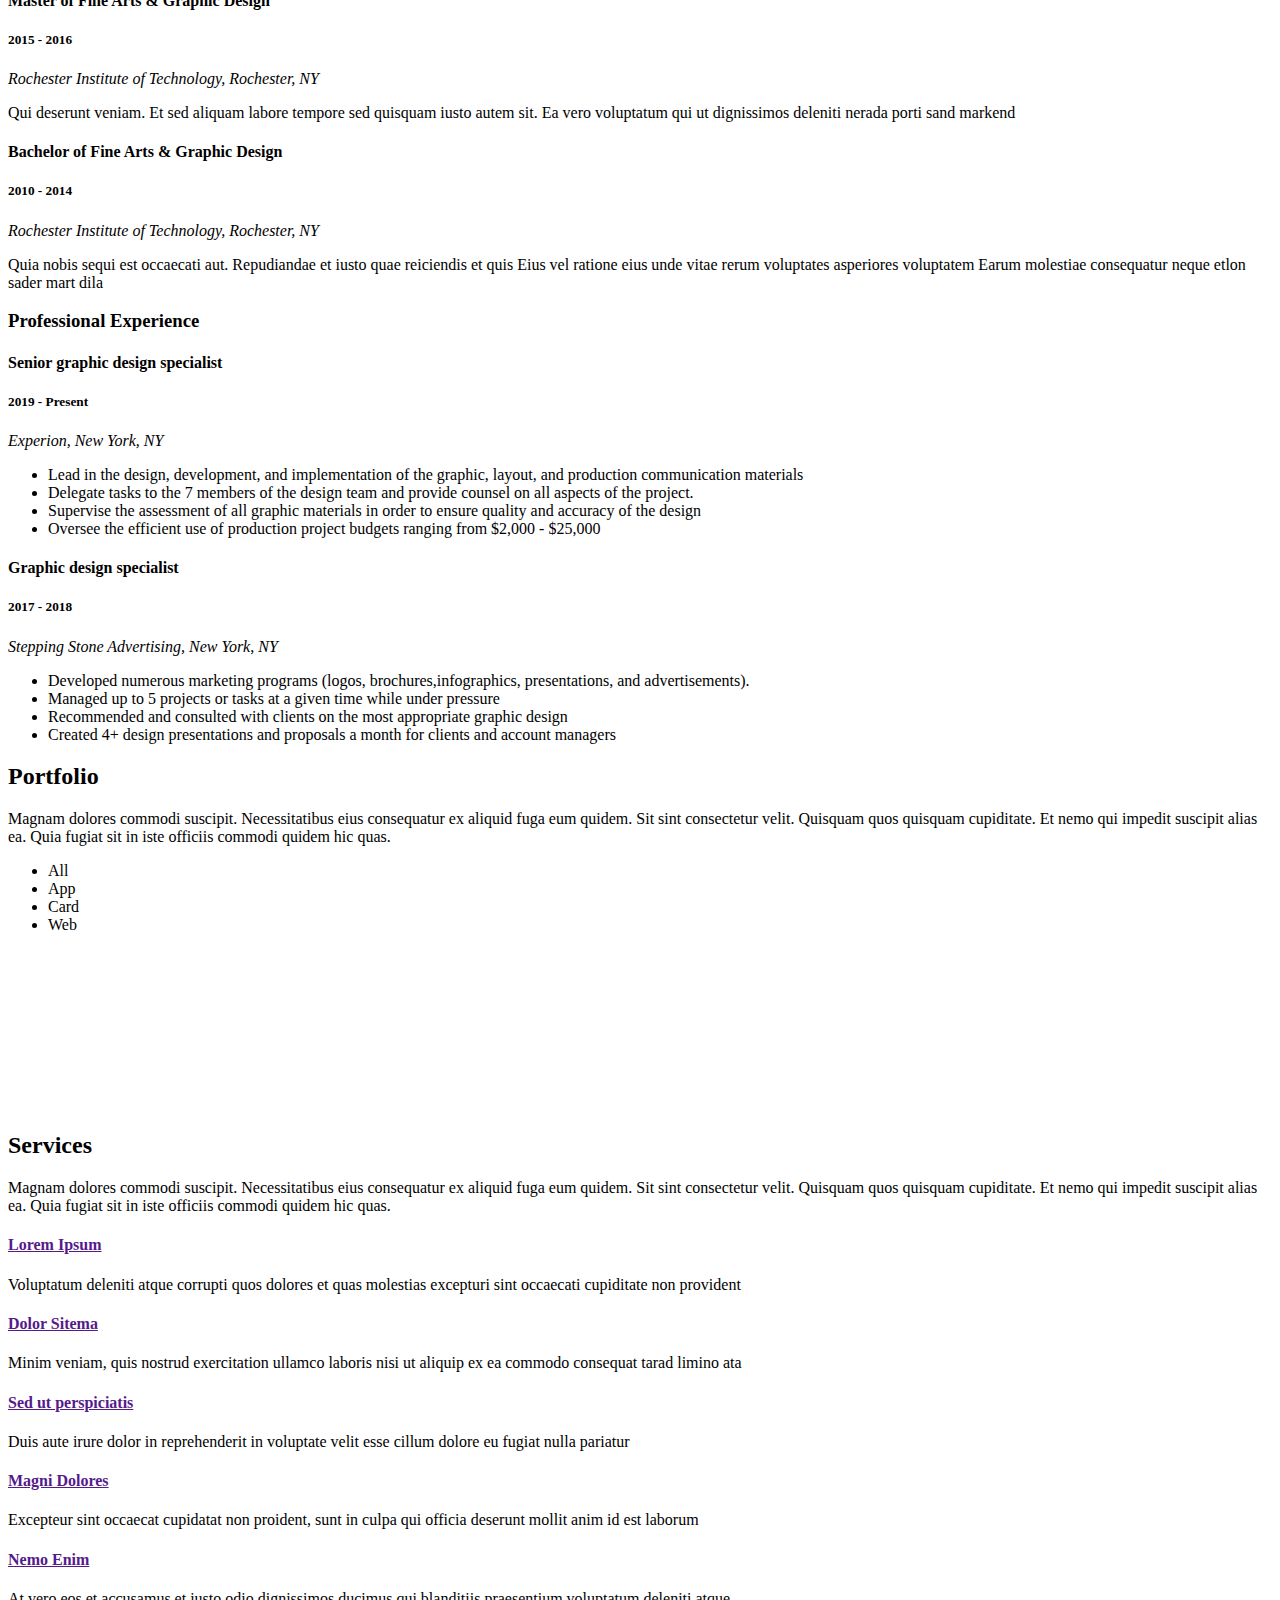
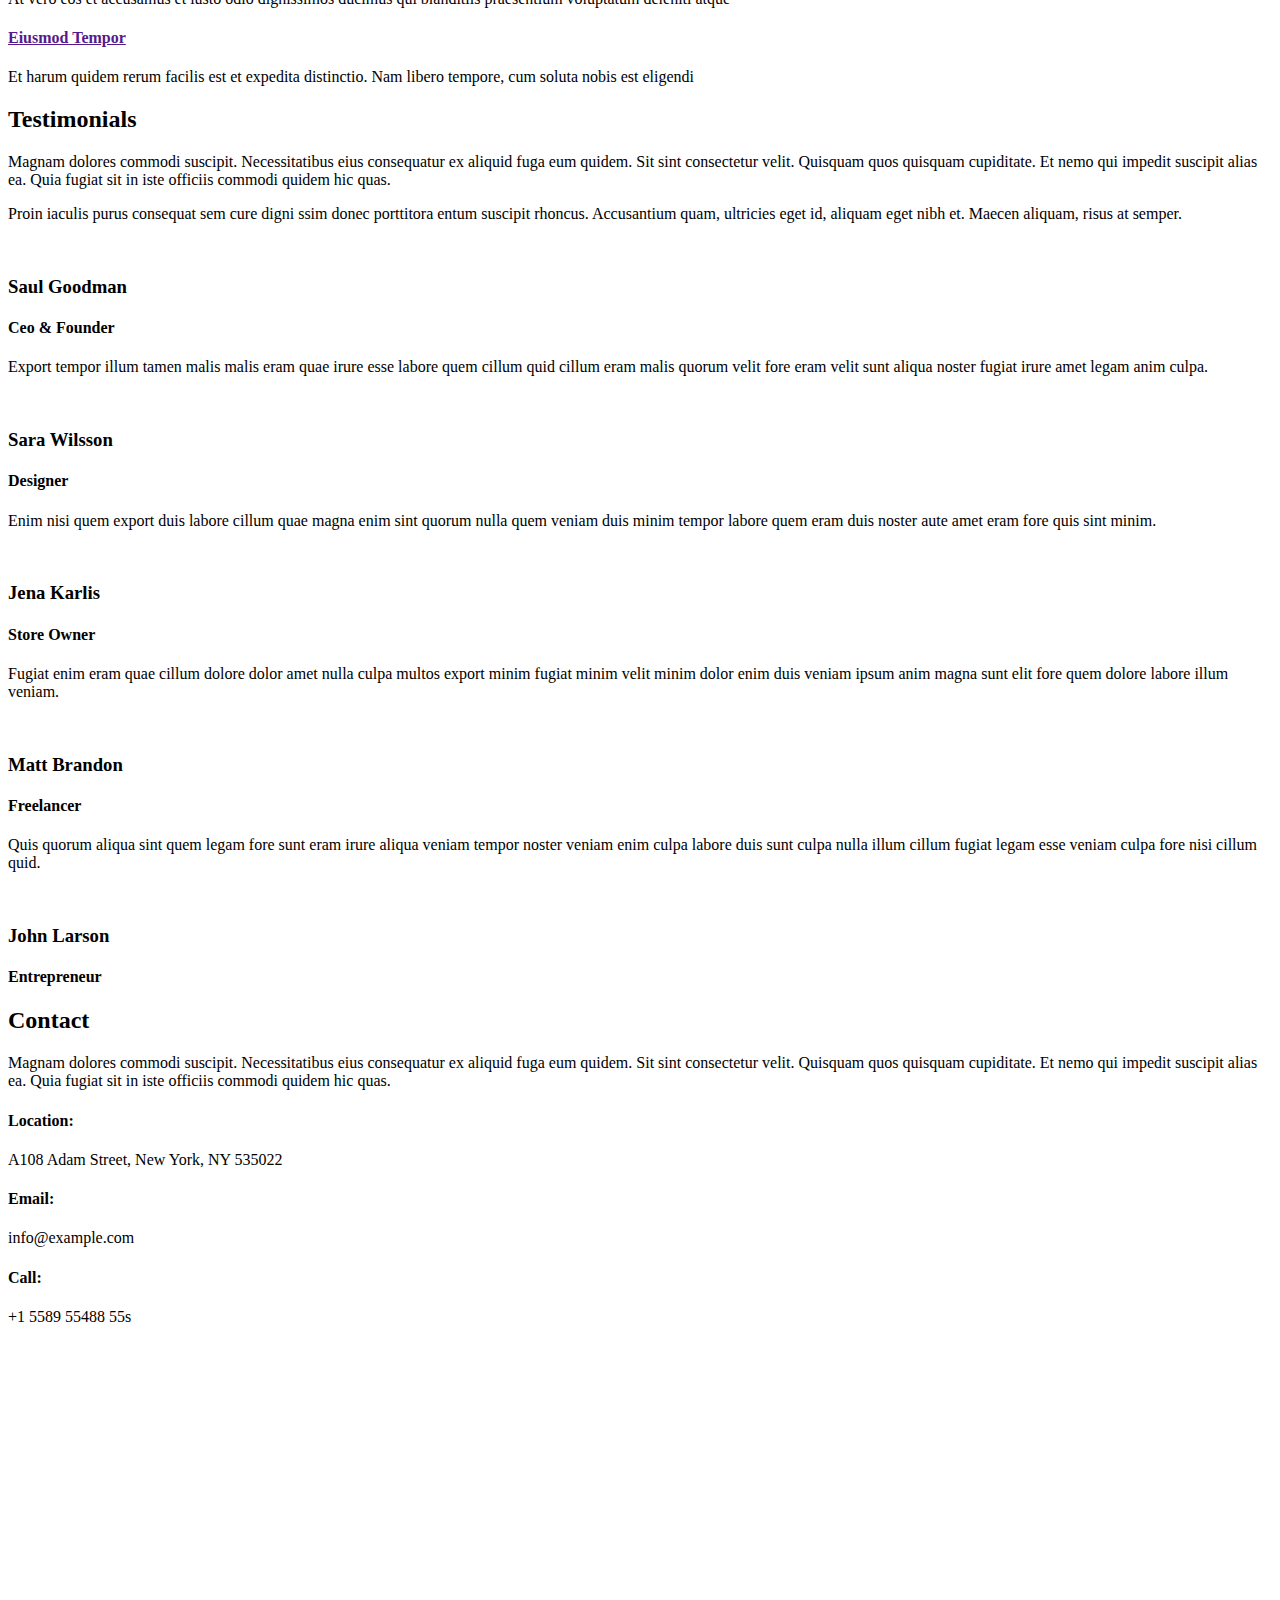
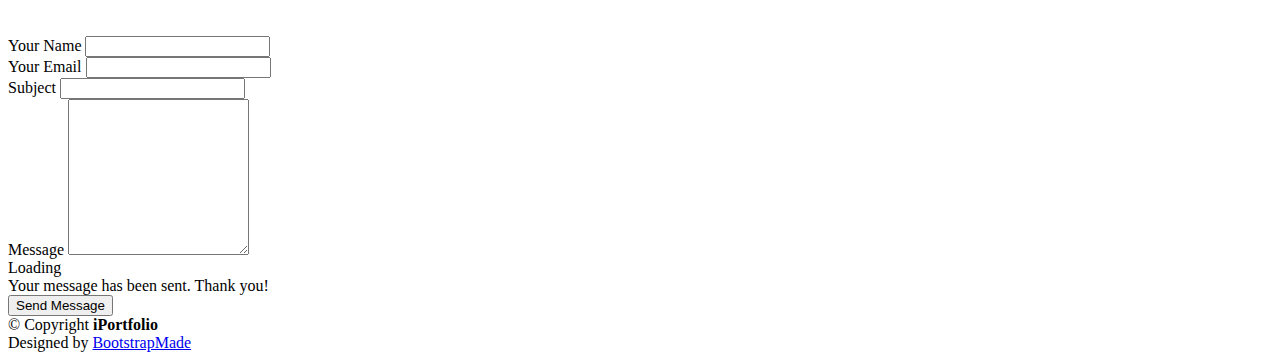
==== commit 358dfa5c: "Adjusted index.html to handle static file mapping" ====
--- a/templates/index.html
+++ b/templates/index.html
@@ -10,26 +10,26 @@
   <meta content="" name="keywords">
 
   <!-- Favicons -->
-  <link href="assets/img/favicon.png" rel="icon">
-  <link href="assets/img/apple-touch-icon.png" rel="apple-touch-icon">
+  <link href="/static/assets/img/favicon.png" rel="icon">
+  <link href="/static/assets/img/apple-touch-icon.png" rel="apple-touch-icon">
 
   <!-- Google Fonts -->
   <link href="https://fonts.googleapis.com/css?family=Open+Sans:300,300i,400,400i,600,600i,700,700i|Raleway:300,300i,400,400i,500,500i,600,600i,700,700i|Poppins:300,300i,400,400i,500,500i,600,600i,700,700i" rel="stylesheet">
 
   <!-- Vendor CSS Files -->
-  <link href="assets/vendor/aos/aos.css" rel="stylesheet">
-  <link href="assets/vendor/bootstrap/css/bootstrap.min.css" rel="stylesheet">
-  <link href="assets/vendor/bootstrap-icons/bootstrap-icons.css" rel="stylesheet">
-  <link href="assets/vendor/boxicons/css/boxicons.min.css" rel="stylesheet">
-  <link href="assets/vendor/glightbox/css/glightbox.min.css" rel="stylesheet">
-  <link href="assets/vendor/swiper/swiper-bundle.min.css" rel="stylesheet">
+  <link href="/static/assets/vendor/aos/aos.css" rel="stylesheet">
+  <link href="/static/assets/vendor/bootstrap/css/bootstrap.min.css" rel="stylesheet">
+  <link href="/static/assets/vendor/bootstrap-icons/bootstrap-icons.css" rel="stylesheet">
+  <link href="/static/assets/vendor/boxicons/css/boxicons.min.css" rel="stylesheet">
+  <link href="/static/assets/vendor/glightbox/css/glightbox.min.css" rel="stylesheet">
+  <link href="/static/assets/vendor/swiper/swiper-bundle.min.css" rel="stylesheet">
 
   <!-- Template Main CSS File -->
-  <link href="assets/css/style.css" rel="stylesheet">
+  <link href="/static/assets/css/style.css" rel="stylesheet">
 
   <!-- =======================================================
   * Template Name: iPortfolio
-  * Updated: Jan 09 2024 with Bootstrap v5.3.2
+  * Updated: Jan 09 2024 with Bootstrap v5.3.2
   * Template URL: https://bootstrapmade.com/iportfolio-bootstrap-portfolio-websites-template/
   * Author: BootstrapMade.com
   * License: https://bootstrapmade.com/license/
@@ -46,7 +46,7 @@
     <div class="d-flex flex-column">
 
       <div class="profile">
-        <img src="assets/img/profile-img.jpg" alt="" class="img-fluid rounded-circle">
+        <img src="/static/assets/img/profile-img.jpg" alt="" class="img-fluid rounded-circle">
         <h1 class="text-light"><a href="index.html">Alex Smith</a></h1>
         <div class="social-links mt-3 text-center">
           <a href="#" class="twitter"><i class="bx bxl-twitter"></i></a>
@@ -91,7 +91,7 @@
 
         <div class="row">
           <div class="col-lg-4" data-aos="fade-right">
-            <img src="assets/img/profile-img.jpg" class="img-fluid" alt="">
+            <img src="/static/assets/img/profile-img.jpg" class="img-fluid" alt="">
           </div>
           <div class="col-lg-8 pt-4 pt-lg-0 content" data-aos="fade-left">
             <h3>UI/UX Designer &amp; Web Developer.</h3>
@@ -331,9 +331,9 @@
 
           <div class="col-lg-4 col-md-6 portfolio-item filter-app">
             <div class="portfolio-wrap">
-              <img src="assets/img/portfolio/portfolio-1.jpg" class="img-fluid" alt="">
-              <div class="portfolio-links">
-                <a href="assets/img/portfolio/portfolio-1.jpg" data-gallery="portfolioGallery" class="portfolio-lightbox" title="App 1"><i class="bx bx-plus"></i></a>
+              <img src="/static/assets/img/portfolio/portfolio-1.jpg" class="img-fluid" alt="">
+              <div class="portfolio-links">
+                <a href="/static/assets/img/portfolio/portfolio-1.jpg" data-gallery="portfolioGallery" class="portfolio-lightbox" title="App 1"><i class="bx bx-plus"></i></a>
                 <a href="portfolio-details.html" title="More Details"><i class="bx bx-link"></i></a>
               </div>
             </div>
@@ -341,9 +341,9 @@
 
           <div class="col-lg-4 col-md-6 portfolio-item filter-web">
             <div class="portfolio-wrap">
-              <img src="assets/img/portfolio/portfolio-2.jpg" class="img-fluid" alt="">
-              <div class="portfolio-links">
-                <a href="assets/img/portfolio/portfolio-2.jpg" data-gallery="portfolioGallery" class="portfolio-lightbox" title="Web 3"><i class="bx bx-plus"></i></a>
+              <img src="/static/assets/img/portfolio/portfolio-2.jpg" class="img-fluid" alt="">
+              <div class="portfolio-links">
+                <a href="/static/assets/img/portfolio/portfolio-2.jpg" data-gallery="portfolioGallery" class="portfolio-lightbox" title="Web 3"><i class="bx bx-plus"></i></a>
                 <a href="portfolio-details.html" title="More Details"><i class="bx bx-link"></i></a>
               </div>
             </div>
@@ -351,9 +351,9 @@
 
           <div class="col-lg-4 col-md-6 portfolio-item filter-app">
             <div class="portfolio-wrap">
-              <img src="assets/img/portfolio/portfolio-3.jpg" class="img-fluid" alt="">
-              <div class="portfolio-links">
-                <a href="assets/img/portfolio/portfolio-3.jpg" data-gallery="portfolioGallery" class="portfolio-lightbox" title="App 2"><i class="bx bx-plus"></i></a>
+              <img src="/static/assets/img/portfolio/portfolio-3.jpg" class="img-fluid" alt="">
+              <div class="portfolio-links">
+                <a href="/static/assets/img/portfolio/portfolio-3.jpg" data-gallery="portfolioGallery" class="portfolio-lightbox" title="App 2"><i class="bx bx-plus"></i></a>
                 <a href="portfolio-details.html" title="More Details"><i class="bx bx-link"></i></a>
               </div>
             </div>
@@ -361,9 +361,9 @@
 
           <div class="col-lg-4 col-md-6 portfolio-item filter-card">
             <div class="portfolio-wrap">
-              <img src="assets/img/portfolio/portfolio-4.jpg" class="img-fluid" alt="">
-              <div class="portfolio-links">
-                <a href="assets/img/portfolio/portfolio-4.jpg" data-gallery="portfolioGallery" class="portfolio-lightbox" title="Card 2"><i class="bx bx-plus"></i></a>
+              <img src="/static/assets/img/portfolio/portfolio-4.jpg" class="img-fluid" alt="">
+              <div class="portfolio-links">
+                <a href="/static/assets/img/portfolio/portfolio-4.jpg" data-gallery="portfolioGallery" class="portfolio-lightbox" title="Card 2"><i class="bx bx-plus"></i></a>
                 <a href="portfolio-details.html" title="More Details"><i class="bx bx-link"></i></a>
               </div>
             </div>
@@ -371,9 +371,9 @@
 
           <div class="col-lg-4 col-md-6 portfolio-item filter-web">
             <div class="portfolio-wrap">
-              <img src="assets/img/portfolio/portfolio-5.jpg" class="img-fluid" alt="">
-              <div class="portfolio-links">
-                <a href="assets/img/portfolio/portfolio-5.jpg" data-gallery="portfolioGallery" class="portfolio-lightbox" title="Web 2"><i class="bx bx-plus"></i></a>
+              <img src="/static/assets/img/portfolio/portfolio-5.jpg" class="img-fluid" alt="">
+              <div class="portfolio-links">
+                <a href="/static/assets/img/portfolio/portfolio-5.jpg" data-gallery="portfolioGallery" class="portfolio-lightbox" title="Web 2"><i class="bx bx-plus"></i></a>
                 <a href="portfolio-details.html" title="More Details"><i class="bx bx-link"></i></a>
               </div>
             </div>
@@ -381,9 +381,9 @@
 
           <div class="col-lg-4 col-md-6 portfolio-item filter-app">
             <div class="portfolio-wrap">
-              <img src="assets/img/portfolio/portfolio-6.jpg" class="img-fluid" alt="">
-              <div class="portfolio-links">
-                <a href="assets/img/portfolio/portfolio-6.jpg" data-gallery="portfolioGallery" class="portfolio-lightbox" title="App 3"><i class="bx bx-plus"></i></a>
+              <img src="/static/assets/img/portfolio/portfolio-6.jpg" class="img-fluid" alt="">
+              <div class="portfolio-links">
+                <a href="/static/assets/img/portfolio/portfolio-6.jpg" data-gallery="portfolioGallery" class="portfolio-lightbox" title="App 3"><i class="bx bx-plus"></i></a>
                 <a href="portfolio-details.html" title="More Details"><i class="bx bx-link"></i></a>
               </div>
             </div>
@@ -391,9 +391,9 @@
 
           <div class="col-lg-4 col-md-6 portfolio-item filter-card">
             <div class="portfolio-wrap">
-              <img src="assets/img/portfolio/portfolio-7.jpg" class="img-fluid" alt="">
-              <div class="portfolio-links">
-                <a href="assets/img/portfolio/portfolio-7.jpg" data-gallery="portfolioGallery" class="portfolio-lightbox" title="Card 1"><i class="bx bx-plus"></i></a>
+              <img src="/static/assets/img/portfolio/portfolio-7.jpg" class="img-fluid" alt="">
+              <div class="portfolio-links">
+                <a href="/static/assets/img/portfolio/portfolio-7.jpg" data-gallery="portfolioGallery" class="portfolio-lightbox" title="Card 1"><i class="bx bx-plus"></i></a>
                 <a href="portfolio-details.html" title="More Details"><i class="bx bx-link"></i></a>
               </div>
             </div>
@@ -401,9 +401,9 @@
 
           <div class="col-lg-4 col-md-6 portfolio-item filter-card">
             <div class="portfolio-wrap">
-              <img src="assets/img/portfolio/portfolio-8.jpg" class="img-fluid" alt="">
-              <div class="portfolio-links">
-                <a href="assets/img/portfolio/portfolio-8.jpg" data-gallery="portfolioGallery" class="portfolio-lightbox" title="Card 3"><i class="bx bx-plus"></i></a>
+              <img src="/static/assets/img/portfolio/portfolio-8.jpg" class="img-fluid" alt="">
+              <div class="portfolio-links">
+                <a href="/static/assets/img/portfolio/portfolio-8.jpg" data-gallery="portfolioGallery" class="portfolio-lightbox" title="Card 3"><i class="bx bx-plus"></i></a>
                 <a href="portfolio-details.html" title="More Details"><i class="bx bx-link"></i></a>
               </div>
             </div>
@@ -411,9 +411,9 @@
 
           <div class="col-lg-4 col-md-6 portfolio-item filter-web">
             <div class="portfolio-wrap">
-              <img src="assets/img/portfolio/portfolio-9.jpg" class="img-fluid" alt="">
-              <div class="portfolio-links">
-                <a href="assets/img/portfolio/portfolio-9.jpg" data-gallery="portfolioGallery" class="portfolio-lightbox" title="Web 3"><i class="bx bx-plus"></i></a>
+              <img src="/static/assets/img/portfolio/portfolio-9.jpg" class="img-fluid" alt="">
+              <div class="portfolio-links">
+                <a href="/static/assets/img/portfolio/portfolio-9.jpg" data-gallery="portfolioGallery" class="portfolio-lightbox" title="Web 3"><i class="bx bx-plus"></i></a>
                 <a href="portfolio-details.html" title="More Details"><i class="bx bx-link"></i></a>
               </div>
             </div>
@@ -488,7 +488,7 @@
                   Proin iaculis purus consequat sem cure digni ssim donec porttitora entum suscipit rhoncus. Accusantium quam, ultricies eget id, aliquam eget nibh et. Maecen aliquam, risus at semper.
                   <i class="bx bxs-quote-alt-right quote-icon-right"></i>
                 </p>
-                <img src="assets/img/testimonials/testimonials-1.jpg" class="testimonial-img" alt="">
+                <img src="/static/assets/img/testimonials/testimonials-1.jpg" class="testimonial-img" alt="">
                 <h3>Saul Goodman</h3>
                 <h4>Ceo &amp; Founder</h4>
               </div>
@@ -501,7 +501,7 @@
                   Export tempor illum tamen malis malis eram quae irure esse labore quem cillum quid cillum eram malis quorum velit fore eram velit sunt aliqua noster fugiat irure amet legam anim culpa.
                   <i class="bx bxs-quote-alt-right quote-icon-right"></i>
                 </p>
-                <img src="assets/img/testimonials/testimonials-2.jpg" class="testimonial-img" alt="">
+                <img src="/static/assets/img/testimonials/testimonials-2.jpg" class="testimonial-img" alt="">
                 <h3>Sara Wilsson</h3>
                 <h4>Designer</h4>
               </div>
@@ -514,7 +514,7 @@
                   Enim nisi quem export duis labore cillum quae magna enim sint quorum nulla quem veniam duis minim tempor labore quem eram duis noster aute amet eram fore quis sint minim.
                   <i class="bx bxs-quote-alt-right quote-icon-right"></i>
                 </p>
-                <img src="assets/img/testimonials/testimonials-3.jpg" class="testimonial-img" alt="">
+                <img src="/static/assets/img/testimonials/testimonials-3.jpg" class="testimonial-img" alt="">
                 <h3>Jena Karlis</h3>
                 <h4>Store Owner</h4>
               </div>
@@ -527,7 +527,7 @@
                   Fugiat enim eram quae cillum dolore dolor amet nulla culpa multos export minim fugiat minim velit minim dolor enim duis veniam ipsum anim magna sunt elit fore quem dolore labore illum veniam.
                   <i class="bx bxs-quote-alt-right quote-icon-right"></i>
                 </p>
-                <img src="assets/img/testimonials/testimonials-4.jpg" class="testimonial-img" alt="">
+                <img src="/static/assets/img/testimonials/testimonials-4.jpg" class="testimonial-img" alt="">
                 <h3>Matt Brandon</h3>
                 <h4>Freelancer</h4>
               </div>
@@ -540,7 +540,7 @@
                   Quis quorum aliqua sint quem legam fore sunt eram irure aliqua veniam tempor noster veniam enim culpa labore duis sunt culpa nulla illum cillum fugiat legam esse veniam culpa fore nisi cillum quid.
                   <i class="bx bxs-quote-alt-right quote-icon-right"></i>
                 </p>
-                <img src="assets/img/testimonials/testimonials-5.jpg" class="testimonial-img" alt="">
+                <img src="/static/assets/img/testimonials/testimonials-5.jpg" class="testimonial-img" alt="">
                 <h3>John Larson</h3>
                 <h4>Entrepreneur</h4>
               </div>
@@ -644,18 +644,18 @@
   <a href="#" class="back-to-top d-flex align-items-center justify-content-center"><i class="bi bi-arrow-up-short"></i></a>
 
   <!-- Vendor JS Files -->
-  <script src="assets/vendor/purecounter/purecounter_vanilla.js"></script>
-  <script src="assets/vendor/aos/aos.js"></script>
-  <script src="assets/vendor/bootstrap/js/bootstrap.bundle.min.js"></script>
-  <script src="assets/vendor/glightbox/js/glightbox.min.js"></script>
-  <script src="assets/vendor/isotope-layout/isotope.pkgd.min.js"></script>
-  <script src="assets/vendor/swiper/swiper-bundle.min.js"></script>
-  <script src="assets/vendor/typed.js/typed.umd.js"></script>
-  <script src="assets/vendor/waypoints/noframework.waypoints.js"></script>
-  <script src="assets/vendor/php-email-form/validate.js"></script>
+  <script src="/static/assets/vendor/purecounter/purecounter_vanilla.js"></script>
+  <script src="/static/assets/vendor/aos/aos.js"></script>
+  <script src="/static/assets/vendor/bootstrap/js/bootstrap.bundle.min.js"></script>
+  <script src="/static/assets/vendor/glightbox/js/glightbox.min.js"></script>
+  <script src="/static/assets/vendor/isotope-layout/isotope.pkgd.min.js"></script>
+  <script src="/static/assets/vendor/swiper/swiper-bundle.min.js"></script>
+  <script src="/static/assets/vendor/typed.js/typed.umd.js"></script>
+  <script src="/static/assets/vendor/waypoints/noframework.waypoints.js"></script>
+  <script src="/static/assets/vendor/php-email-form/validate.js"></script>
 
   <!-- Template Main JS File -->
-  <script src="assets/js/main.js"></script>
+  <script src="/static/assets/js/main.js"></script>
 
 </body>
 
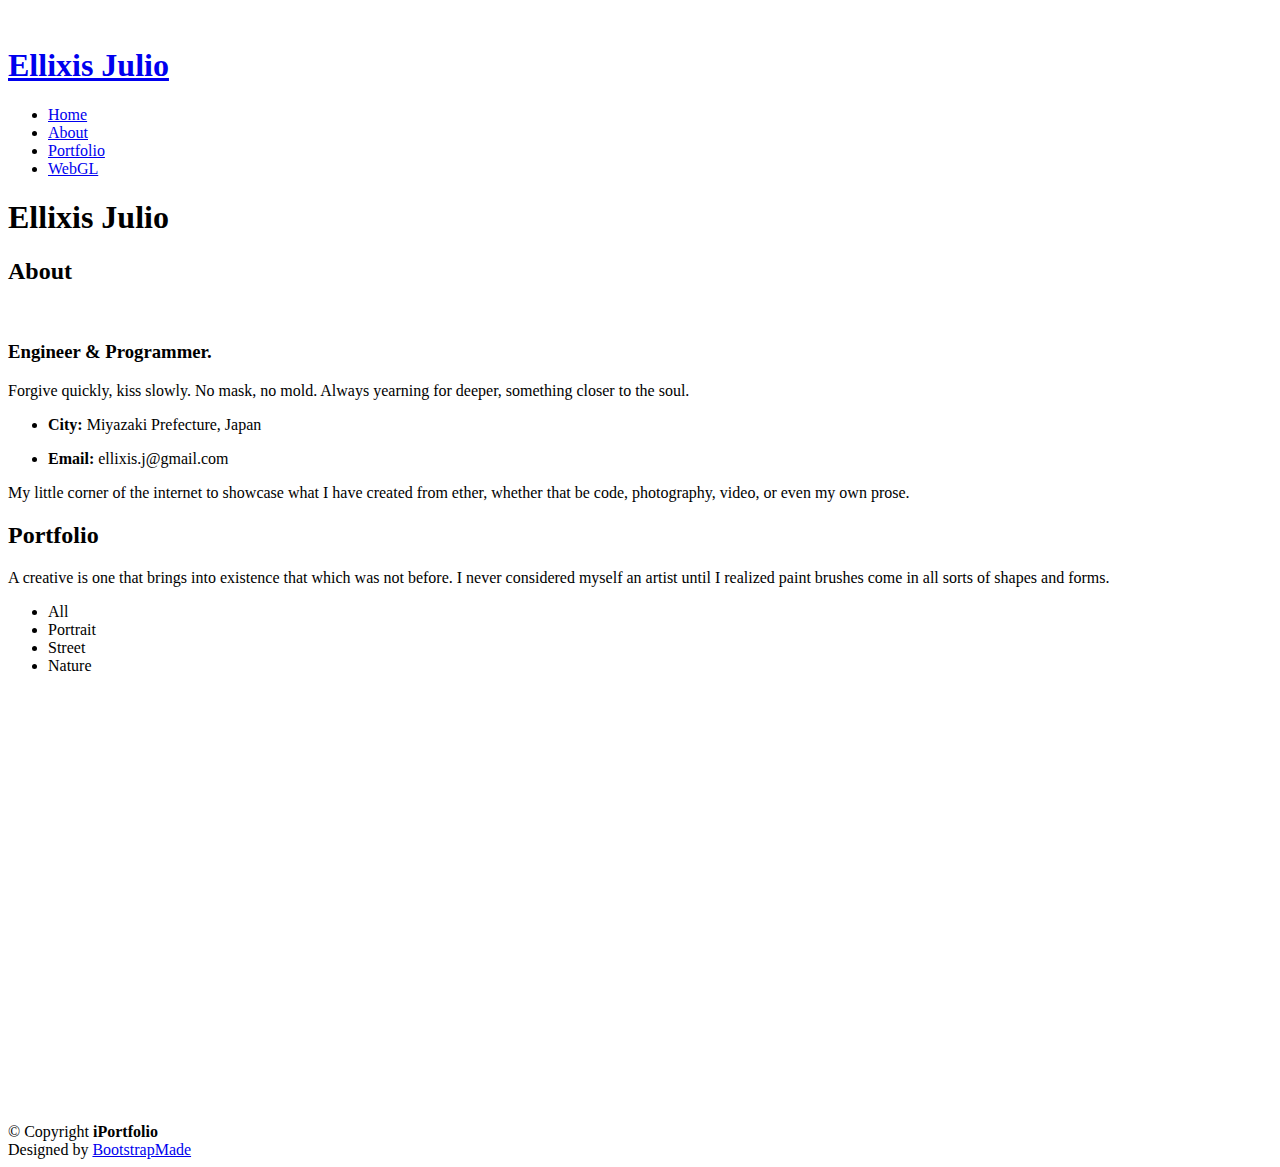
==== commit c4fd6807: "First Commit" ====
--- a/templates/index.html
+++ b/templates/index.html
@@ -1,662 +1,814 @@
-<!DOCTYPE html>
-<html lang="en">
-
-<head>
-  <meta charset="utf-8">
-  <meta content="width=device-width, initial-scale=1.0" name="viewport">
-
-  <title>iPortfolio Bootstrap Template - Index</title>
-  <meta content="" name="description">
-  <meta content="" name="keywords">
-
-  <!-- Favicons -->
-  <link href="/static/assets/img/favicon.png" rel="icon">
-  <link href="/static/assets/img/apple-touch-icon.png" rel="apple-touch-icon">
-
-  <!-- Google Fonts -->
-  <link href="https://fonts.googleapis.com/css?family=Open+Sans:300,300i,400,400i,600,600i,700,700i|Raleway:300,300i,400,400i,500,500i,600,600i,700,700i|Poppins:300,300i,400,400i,500,500i,600,600i,700,700i" rel="stylesheet">
-
-  <!-- Vendor CSS Files -->
-  <link href="/static/assets/vendor/aos/aos.css" rel="stylesheet">
-  <link href="/static/assets/vendor/bootstrap/css/bootstrap.min.css" rel="stylesheet">
-  <link href="/static/assets/vendor/bootstrap-icons/bootstrap-icons.css" rel="stylesheet">
-  <link href="/static/assets/vendor/boxicons/css/boxicons.min.css" rel="stylesheet">
-  <link href="/static/assets/vendor/glightbox/css/glightbox.min.css" rel="stylesheet">
-  <link href="/static/assets/vendor/swiper/swiper-bundle.min.css" rel="stylesheet">
-
-  <!-- Template Main CSS File -->
-  <link href="/static/assets/css/style.css" rel="stylesheet">
-
-  <!-- =======================================================
-  * Template Name: iPortfolio
-  * Updated: Jan 09 2024 with Bootstrap v5.3.2
-  * Template URL: https://bootstrapmade.com/iportfolio-bootstrap-portfolio-websites-template/
-  * Author: BootstrapMade.com
-  * License: https://bootstrapmade.com/license/
-  ======================================================== -->
-</head>
-
-<body>
-
-  <!-- ======= Mobile nav toggle button ======= -->
-  <i class="bi bi-list mobile-nav-toggle d-xl-none"></i>
-
-  <!-- ======= Header ======= -->
-  <header id="header">
-    <div class="d-flex flex-column">
-
-      <div class="profile">
-        <img src="/static/assets/img/profile-img.jpg" alt="" class="img-fluid rounded-circle">
-        <h1 class="text-light"><a href="index.html">Alex Smith</a></h1>
-        <div class="social-links mt-3 text-center">
-          <a href="#" class="twitter"><i class="bx bxl-twitter"></i></a>
-          <a href="#" class="facebook"><i class="bx bxl-facebook"></i></a>
-          <a href="#" class="instagram"><i class="bx bxl-instagram"></i></a>
-          <a href="#" class="google-plus"><i class="bx bxl-skype"></i></a>
-          <a href="#" class="linkedin"><i class="bx bxl-linkedin"></i></a>
-        </div>
-      </div>
-
-      <nav id="navbar" class="nav-menu navbar">
-        <ul>
-          <li><a href="#hero" class="nav-link scrollto active"><i class="bx bx-home"></i> <span>Home</span></a></li>
-          <li><a href="#about" class="nav-link scrollto"><i class="bx bx-user"></i> <span>About</span></a></li>
-          <li><a href="#resume" class="nav-link scrollto"><i class="bx bx-file-blank"></i> <span>Resume</span></a></li>
-          <li><a href="#portfolio" class="nav-link scrollto"><i class="bx bx-book-content"></i> <span>Portfolio</span></a></li>
-          <li><a href="#services" class="nav-link scrollto"><i class="bx bx-server"></i> <span>Services</span></a></li>
-          <li><a href="#contact" class="nav-link scrollto"><i class="bx bx-envelope"></i> <span>Contact</span></a></li>
-        </ul>
-      </nav><!-- .nav-menu -->
-    </div>
-  </header><!-- End Header -->
-
-  <!-- ======= Hero Section ======= -->
-  <section id="hero" class="d-flex flex-column justify-content-center align-items-center">
-    <div class="hero-container" data-aos="fade-in">
-      <h1>Alex Smith</h1>
-      <p>I'm <span class="typed" data-typed-items="Designer, Developer, Freelancer, Photographer"></span></p>
-    </div>
-  </section><!-- End Hero -->
-
-  <main id="main">
-
-    <!-- ======= About Section ======= -->
-    <section id="about" class="about">
-      <div class="container">
-
-        <div class="section-title">
-          <h2>About</h2>
-          <p>Magnam dolores commodi suscipit. Necessitatibus eius consequatur ex aliquid fuga eum quidem. Sit sint consectetur velit. Quisquam quos quisquam cupiditate. Et nemo qui impedit suscipit alias ea. Quia fugiat sit in iste officiis commodi quidem hic quas.</p>
-        </div>
-
-        <div class="row">
-          <div class="col-lg-4" data-aos="fade-right">
-            <img src="/static/assets/img/profile-img.jpg" class="img-fluid" alt="">
-          </div>
-          <div class="col-lg-8 pt-4 pt-lg-0 content" data-aos="fade-left">
-            <h3>UI/UX Designer &amp; Web Developer.</h3>
-            <p class="fst-italic">
-              Lorem ipsum dolor sit amet, consectetur adipiscing elit, sed do eiusmod tempor incididunt ut labore et dolore
-              magna aliqua.
-            </p>
-            <div class="row">
-              <div class="col-lg-6">
-                <ul>
-                  <li><i class="bi bi-chevron-right"></i> <strong>Birthday:</strong> <span>1 May 1995</span></li>
-                  <li><i class="bi bi-chevron-right"></i> <strong>Website:</strong> <span>www.example.com</span></li>
-                  <li><i class="bi bi-chevron-right"></i> <strong>Phone:</strong> <span>+123 456 7890</span></li>
-                  <li><i class="bi bi-chevron-right"></i> <strong>City:</strong> <span>New York, USA</span></li>
-                </ul>
-              </div>
-              <div class="col-lg-6">
-                <ul>
-                  <li><i class="bi bi-chevron-right"></i> <strong>Age:</strong> <span>30</span></li>
-                  <li><i class="bi bi-chevron-right"></i> <strong>Degree:</strong> <span>Master</span></li>
-                  <li><i class="bi bi-chevron-right"></i> <strong>PhEmailone:</strong> <span>email@example.com</span></li>
-                  <li><i class="bi bi-chevron-right"></i> <strong>Freelance:</strong> <span>Available</span></li>
-                </ul>
-              </div>
-            </div>
-            <p>
-              Officiis eligendi itaque labore et dolorum mollitia officiis optio vero. Quisquam sunt adipisci omnis et ut. Nulla accusantium dolor incidunt officia tempore. Et eius omnis.
-              Cupiditate ut dicta maxime officiis quidem quia. Sed et consectetur qui quia repellendus itaque neque. Aliquid amet quidem ut quaerat cupiditate. Ab et eum qui repellendus omnis culpa magni laudantium dolores.
-            </p>
-          </div>
-        </div>
-
-      </div>
-    </section><!-- End About Section -->
-
-    <!-- ======= Facts Section ======= -->
-    <section id="facts" class="facts">
-      <div class="container">
-
-        <div class="section-title">
-          <h2>Facts</h2>
-          <p>Magnam dolores commodi suscipit. Necessitatibus eius consequatur ex aliquid fuga eum quidem. Sit sint consectetur velit. Quisquam quos quisquam cupiditate. Et nemo qui impedit suscipit alias ea. Quia fugiat sit in iste officiis commodi quidem hic quas.</p>
-        </div>
-
-        <div class="row no-gutters">
-
-          <div class="col-lg-3 col-md-6 d-md-flex align-items-md-stretch" data-aos="fade-up">
-            <div class="count-box">
-              <i class="bi bi-emoji-smile"></i>
-              <span data-purecounter-start="0" data-purecounter-end="232" data-purecounter-duration="1" class="purecounter"></span>
-              <p><strong>Happy Clients</strong> consequuntur quae</p>
-            </div>
-          </div>
-
-          <div class="col-lg-3 col-md-6 d-md-flex align-items-md-stretch" data-aos="fade-up" data-aos-delay="100">
-            <div class="count-box">
-              <i class="bi bi-journal-richtext"></i>
-              <span data-purecounter-start="0" data-purecounter-end="521" data-purecounter-duration="1" class="purecounter"></span>
-              <p><strong>Projects</strong> adipisci atque cum quia aut</p>
-            </div>
-          </div>
-
-          <div class="col-lg-3 col-md-6 d-md-flex align-items-md-stretch" data-aos="fade-up" data-aos-delay="200">
-            <div class="count-box">
-              <i class="bi bi-headset"></i>
-              <span data-purecounter-start="0" data-purecounter-end="1453" data-purecounter-duration="1" class="purecounter"></span>
-              <p><strong>Hours Of Support</strong> aut commodi quaerat</p>
-            </div>
-          </div>
-
-          <div class="col-lg-3 col-md-6 d-md-flex align-items-md-stretch" data-aos="fade-up" data-aos-delay="300">
-            <div class="count-box">
-              <i class="bi bi-people"></i>
-              <span data-purecounter-start="0" data-purecounter-end="32" data-purecounter-duration="1" class="purecounter"></span>
-              <p><strong>Hard Workers</strong> rerum asperiores dolor</p>
-            </div>
-          </div>
-
-        </div>
-
-      </div>
-    </section><!-- End Facts Section -->
-
-    <!-- ======= Skills Section ======= -->
-    <section id="skills" class="skills section-bg">
-      <div class="container">
-
-        <div class="section-title">
-          <h2>Skills</h2>
-          <p>Magnam dolores commodi suscipit. Necessitatibus eius consequatur ex aliquid fuga eum quidem. Sit sint consectetur velit. Quisquam quos quisquam cupiditate. Et nemo qui impedit suscipit alias ea. Quia fugiat sit in iste officiis commodi quidem hic quas.</p>
-        </div>
-
-        <div class="row skills-content">
-
-          <div class="col-lg-6" data-aos="fade-up">
-
-            <div class="progress">
-              <span class="skill">HTML <i class="val">100%</i></span>
-              <div class="progress-bar-wrap">
-                <div class="progress-bar" role="progressbar" aria-valuenow="100" aria-valuemin="0" aria-valuemax="100"></div>
-              </div>
-            </div>
-
-            <div class="progress">
-              <span class="skill">CSS <i class="val">90%</i></span>
-              <div class="progress-bar-wrap">
-                <div class="progress-bar" role="progressbar" aria-valuenow="90" aria-valuemin="0" aria-valuemax="100"></div>
-              </div>
-            </div>
-
-            <div class="progress">
-              <span class="skill">JavaScript <i class="val">75%</i></span>
-              <div class="progress-bar-wrap">
-                <div class="progress-bar" role="progressbar" aria-valuenow="75" aria-valuemin="0" aria-valuemax="100"></div>
-              </div>
-            </div>
-
-          </div>
-
-          <div class="col-lg-6" data-aos="fade-up" data-aos-delay="100">
-
-            <div class="progress">
-              <span class="skill">PHP <i class="val">80%</i></span>
-              <div class="progress-bar-wrap">
-                <div class="progress-bar" role="progressbar" aria-valuenow="80" aria-valuemin="0" aria-valuemax="100"></div>
-              </div>
-            </div>
-
-            <div class="progress">
-              <span class="skill">WordPress/CMS <i class="val">90%</i></span>
-              <div class="progress-bar-wrap">
-                <div class="progress-bar" role="progressbar" aria-valuenow="90" aria-valuemin="0" aria-valuemax="100"></div>
-              </div>
-            </div>
-
-            <div class="progress">
-              <span class="skill">Photoshop <i class="val">55%</i></span>
-              <div class="progress-bar-wrap">
-                <div class="progress-bar" role="progressbar" aria-valuenow="55" aria-valuemin="0" aria-valuemax="100"></div>
-              </div>
-            </div>
-
-          </div>
-
-        </div>
-
-      </div>
-    </section><!-- End Skills Section -->
-
-    <!-- ======= Resume Section ======= -->
-    <section id="resume" class="resume">
-      <div class="container">
-
-        <div class="section-title">
-          <h2>Resume</h2>
-          <p>Magnam dolores commodi suscipit. Necessitatibus eius consequatur ex aliquid fuga eum quidem. Sit sint consectetur velit. Quisquam quos quisquam cupiditate. Et nemo qui impedit suscipit alias ea. Quia fugiat sit in iste officiis commodi quidem hic quas.</p>
-        </div>
-
-        <div class="row">
-          <div class="col-lg-6" data-aos="fade-up">
-            <h3 class="resume-title">Sumary</h3>
-            <div class="resume-item pb-0">
-              <h4>Alex Smith</h4>
-              <p><em>Innovative and deadline-driven Graphic Designer with 3+ years of experience designing and developing user-centered digital/print marketing material from initial concept to final, polished deliverable.</em></p>
-              <ul>
-                <li>Portland par 127,Orlando, FL</li>
-                <li>(123) 456-7891</li>
-                <li>alice.barkley@example.com</li>
-              </ul>
-            </div>
-
-            <h3 class="resume-title">Education</h3>
-            <div class="resume-item">
-              <h4>Master of Fine Arts &amp; Graphic Design</h4>
-              <h5>2015 - 2016</h5>
-              <p><em>Rochester Institute of Technology, Rochester, NY</em></p>
-              <p>Qui deserunt veniam. Et sed aliquam labore tempore sed quisquam iusto autem sit. Ea vero voluptatum qui ut dignissimos deleniti nerada porti sand markend</p>
-            </div>
-            <div class="resume-item">
-              <h4>Bachelor of Fine Arts &amp; Graphic Design</h4>
-              <h5>2010 - 2014</h5>
-              <p><em>Rochester Institute of Technology, Rochester, NY</em></p>
-              <p>Quia nobis sequi est occaecati aut. Repudiandae et iusto quae reiciendis et quis Eius vel ratione eius unde vitae rerum voluptates asperiores voluptatem Earum molestiae consequatur neque etlon sader mart dila</p>
-            </div>
-          </div>
-          <div class="col-lg-6" data-aos="fade-up" data-aos-delay="100">
-            <h3 class="resume-title">Professional Experience</h3>
-            <div class="resume-item">
-              <h4>Senior graphic design specialist</h4>
-              <h5>2019 - Present</h5>
-              <p><em>Experion, New York, NY </em></p>
-              <ul>
-                <li>Lead in the design, development, and implementation of the graphic, layout, and production communication materials</li>
-                <li>Delegate tasks to the 7 members of the design team and provide counsel on all aspects of the project. </li>
-                <li>Supervise the assessment of all graphic materials in order to ensure quality and accuracy of the design</li>
-                <li>Oversee the efficient use of production project budgets ranging from $2,000 - $25,000</li>
-              </ul>
-            </div>
-            <div class="resume-item">
-              <h4>Graphic design specialist</h4>
-              <h5>2017 - 2018</h5>
-              <p><em>Stepping Stone Advertising, New York, NY</em></p>
-              <ul>
-                <li>Developed numerous marketing programs (logos, brochures,infographics, presentations, and advertisements).</li>
-                <li>Managed up to 5 projects or tasks at a given time while under pressure</li>
-                <li>Recommended and consulted with clients on the most appropriate graphic design</li>
-                <li>Created 4+ design presentations and proposals a month for clients and account managers</li>
-              </ul>
-            </div>
-          </div>
-        </div>
-
-      </div>
-    </section><!-- End Resume Section -->
-
-    <!-- ======= Portfolio Section ======= -->
-    <section id="portfolio" class="portfolio section-bg">
-      <div class="container">
-
-        <div class="section-title">
-          <h2>Portfolio</h2>
-          <p>Magnam dolores commodi suscipit. Necessitatibus eius consequatur ex aliquid fuga eum quidem. Sit sint consectetur velit. Quisquam quos quisquam cupiditate. Et nemo qui impedit suscipit alias ea. Quia fugiat sit in iste officiis commodi quidem hic quas.</p>
-        </div>
-
-        <div class="row" data-aos="fade-up">
-          <div class="col-lg-12 d-flex justify-content-center">
-            <ul id="portfolio-flters">
-              <li data-filter="*" class="filter-active">All</li>
-              <li data-filter=".filter-app">App</li>
-              <li data-filter=".filter-card">Card</li>
-              <li data-filter=".filter-web">Web</li>
-            </ul>
-          </div>
-        </div>
-
-        <div class="row portfolio-container" data-aos="fade-up" data-aos-delay="100">
-
-          <div class="col-lg-4 col-md-6 portfolio-item filter-app">
-            <div class="portfolio-wrap">
-              <img src="/static/assets/img/portfolio/portfolio-1.jpg" class="img-fluid" alt="">
-              <div class="portfolio-links">
-                <a href="/static/assets/img/portfolio/portfolio-1.jpg" data-gallery="portfolioGallery" class="portfolio-lightbox" title="App 1"><i class="bx bx-plus"></i></a>
-                <a href="portfolio-details.html" title="More Details"><i class="bx bx-link"></i></a>
-              </div>
-            </div>
-          </div>
-
-          <div class="col-lg-4 col-md-6 portfolio-item filter-web">
-            <div class="portfolio-wrap">
-              <img src="/static/assets/img/portfolio/portfolio-2.jpg" class="img-fluid" alt="">
-              <div class="portfolio-links">
-                <a href="/static/assets/img/portfolio/portfolio-2.jpg" data-gallery="portfolioGallery" class="portfolio-lightbox" title="Web 3"><i class="bx bx-plus"></i></a>
-                <a href="portfolio-details.html" title="More Details"><i class="bx bx-link"></i></a>
-              </div>
-            </div>
-          </div>
-
-          <div class="col-lg-4 col-md-6 portfolio-item filter-app">
-            <div class="portfolio-wrap">
-              <img src="/static/assets/img/portfolio/portfolio-3.jpg" class="img-fluid" alt="">
-              <div class="portfolio-links">
-                <a href="/static/assets/img/portfolio/portfolio-3.jpg" data-gallery="portfolioGallery" class="portfolio-lightbox" title="App 2"><i class="bx bx-plus"></i></a>
-                <a href="portfolio-details.html" title="More Details"><i class="bx bx-link"></i></a>
-              </div>
-            </div>
-          </div>
-
-          <div class="col-lg-4 col-md-6 portfolio-item filter-card">
-            <div class="portfolio-wrap">
-              <img src="/static/assets/img/portfolio/portfolio-4.jpg" class="img-fluid" alt="">
-              <div class="portfolio-links">
-                <a href="/static/assets/img/portfolio/portfolio-4.jpg" data-gallery="portfolioGallery" class="portfolio-lightbox" title="Card 2"><i class="bx bx-plus"></i></a>
-                <a href="portfolio-details.html" title="More Details"><i class="bx bx-link"></i></a>
-              </div>
-            </div>
-          </div>
-
-          <div class="col-lg-4 col-md-6 portfolio-item filter-web">
-            <div class="portfolio-wrap">
-              <img src="/static/assets/img/portfolio/portfolio-5.jpg" class="img-fluid" alt="">
-              <div class="portfolio-links">
-                <a href="/static/assets/img/portfolio/portfolio-5.jpg" data-gallery="portfolioGallery" class="portfolio-lightbox" title="Web 2"><i class="bx bx-plus"></i></a>
-                <a href="portfolio-details.html" title="More Details"><i class="bx bx-link"></i></a>
-              </div>
-            </div>
-          </div>
-
-          <div class="col-lg-4 col-md-6 portfolio-item filter-app">
-            <div class="portfolio-wrap">
-              <img src="/static/assets/img/portfolio/portfolio-6.jpg" class="img-fluid" alt="">
-              <div class="portfolio-links">
-                <a href="/static/assets/img/portfolio/portfolio-6.jpg" data-gallery="portfolioGallery" class="portfolio-lightbox" title="App 3"><i class="bx bx-plus"></i></a>
-                <a href="portfolio-details.html" title="More Details"><i class="bx bx-link"></i></a>
-              </div>
-            </div>
-          </div>
-
-          <div class="col-lg-4 col-md-6 portfolio-item filter-card">
-            <div class="portfolio-wrap">
-              <img src="/static/assets/img/portfolio/portfolio-7.jpg" class="img-fluid" alt="">
-              <div class="portfolio-links">
-                <a href="/static/assets/img/portfolio/portfolio-7.jpg" data-gallery="portfolioGallery" class="portfolio-lightbox" title="Card 1"><i class="bx bx-plus"></i></a>
-                <a href="portfolio-details.html" title="More Details"><i class="bx bx-link"></i></a>
-              </div>
-            </div>
-          </div>
-
-          <div class="col-lg-4 col-md-6 portfolio-item filter-card">
-            <div class="portfolio-wrap">
-              <img src="/static/assets/img/portfolio/portfolio-8.jpg" class="img-fluid" alt="">
-              <div class="portfolio-links">
-                <a href="/static/assets/img/portfolio/portfolio-8.jpg" data-gallery="portfolioGallery" class="portfolio-lightbox" title="Card 3"><i class="bx bx-plus"></i></a>
-                <a href="portfolio-details.html" title="More Details"><i class="bx bx-link"></i></a>
-              </div>
-            </div>
-          </div>
-
-          <div class="col-lg-4 col-md-6 portfolio-item filter-web">
-            <div class="portfolio-wrap">
-              <img src="/static/assets/img/portfolio/portfolio-9.jpg" class="img-fluid" alt="">
-              <div class="portfolio-links">
-                <a href="/static/assets/img/portfolio/portfolio-9.jpg" data-gallery="portfolioGallery" class="portfolio-lightbox" title="Web 3"><i class="bx bx-plus"></i></a>
-                <a href="portfolio-details.html" title="More Details"><i class="bx bx-link"></i></a>
-              </div>
-            </div>
-          </div>
-
-        </div>
-
-      </div>
-    </section><!-- End Portfolio Section -->
-
-    <!-- ======= Services Section ======= -->
-    <section id="services" class="services">
-      <div class="container">
-
-        <div class="section-title">
-          <h2>Services</h2>
-          <p>Magnam dolores commodi suscipit. Necessitatibus eius consequatur ex aliquid fuga eum quidem. Sit sint consectetur velit. Quisquam quos quisquam cupiditate. Et nemo qui impedit suscipit alias ea. Quia fugiat sit in iste officiis commodi quidem hic quas.</p>
-        </div>
-
-        <div class="row">
-          <div class="col-lg-4 col-md-6 icon-box" data-aos="fade-up">
-            <div class="icon"><i class="bi bi-briefcase"></i></div>
-            <h4 class="title"><a href="">Lorem Ipsum</a></h4>
-            <p class="description">Voluptatum deleniti atque corrupti quos dolores et quas molestias excepturi sint occaecati cupiditate non provident</p>
-          </div>
-          <div class="col-lg-4 col-md-6 icon-box" data-aos="fade-up" data-aos-delay="100">
-            <div class="icon"><i class="bi bi-card-checklist"></i></div>
-            <h4 class="title"><a href="">Dolor Sitema</a></h4>
-            <p class="description">Minim veniam, quis nostrud exercitation ullamco laboris nisi ut aliquip ex ea commodo consequat tarad limino ata</p>
-          </div>
-          <div class="col-lg-4 col-md-6 icon-box" data-aos="fade-up" data-aos-delay="200">
-            <div class="icon"><i class="bi bi-bar-chart"></i></div>
-            <h4 class="title"><a href="">Sed ut perspiciatis</a></h4>
-            <p class="description">Duis aute irure dolor in reprehenderit in voluptate velit esse cillum dolore eu fugiat nulla pariatur</p>
-          </div>
-          <div class="col-lg-4 col-md-6 icon-box" data-aos="fade-up" data-aos-delay="300">
-            <div class="icon"><i class="bi bi-binoculars"></i></div>
-            <h4 class="title"><a href="">Magni Dolores</a></h4>
-            <p class="description">Excepteur sint occaecat cupidatat non proident, sunt in culpa qui officia deserunt mollit anim id est laborum</p>
-          </div>
-          <div class="col-lg-4 col-md-6 icon-box" data-aos="fade-up" data-aos-delay="400">
-            <div class="icon"><i class="bi bi-brightness-high"></i></div>
-            <h4 class="title"><a href="">Nemo Enim</a></h4>
-            <p class="description">At vero eos et accusamus et iusto odio dignissimos ducimus qui blanditiis praesentium voluptatum deleniti atque</p>
-          </div>
-          <div class="col-lg-4 col-md-6 icon-box" data-aos="fade-up" data-aos-delay="500">
-            <div class="icon"><i class="bi bi-calendar4-week"></i></div>
-            <h4 class="title"><a href="">Eiusmod Tempor</a></h4>
-            <p class="description">Et harum quidem rerum facilis est et expedita distinctio. Nam libero tempore, cum soluta nobis est eligendi</p>
-          </div>
-        </div>
-
-      </div>
-    </section><!-- End Services Section -->
-
-    <!-- ======= Testimonials Section ======= -->
-    <section id="testimonials" class="testimonials section-bg">
-      <div class="container">
-
-        <div class="section-title">
-          <h2>Testimonials</h2>
-          <p>Magnam dolores commodi suscipit. Necessitatibus eius consequatur ex aliquid fuga eum quidem. Sit sint consectetur velit. Quisquam quos quisquam cupiditate. Et nemo qui impedit suscipit alias ea. Quia fugiat sit in iste officiis commodi quidem hic quas.</p>
-        </div>
-
-        <div class="testimonials-slider swiper" data-aos="fade-up" data-aos-delay="100">
-          <div class="swiper-wrapper">
-
-            <div class="swiper-slide">
-              <div class="testimonial-item" data-aos="fade-up">
-                <p>
-                  <i class="bx bxs-quote-alt-left quote-icon-left"></i>
-                  Proin iaculis purus consequat sem cure digni ssim donec porttitora entum suscipit rhoncus. Accusantium quam, ultricies eget id, aliquam eget nibh et. Maecen aliquam, risus at semper.
-                  <i class="bx bxs-quote-alt-right quote-icon-right"></i>
-                </p>
-                <img src="/static/assets/img/testimonials/testimonials-1.jpg" class="testimonial-img" alt="">
-                <h3>Saul Goodman</h3>
-                <h4>Ceo &amp; Founder</h4>
-              </div>
-            </div><!-- End testimonial item -->
-
-            <div class="swiper-slide">
-              <div class="testimonial-item" data-aos="fade-up" data-aos-delay="100">
-                <p>
-                  <i class="bx bxs-quote-alt-left quote-icon-left"></i>
-                  Export tempor illum tamen malis malis eram quae irure esse labore quem cillum quid cillum eram malis quorum velit fore eram velit sunt aliqua noster fugiat irure amet legam anim culpa.
-                  <i class="bx bxs-quote-alt-right quote-icon-right"></i>
-                </p>
-                <img src="/static/assets/img/testimonials/testimonials-2.jpg" class="testimonial-img" alt="">
-                <h3>Sara Wilsson</h3>
-                <h4>Designer</h4>
-              </div>
-            </div><!-- End testimonial item -->
-
-            <div class="swiper-slide">
-              <div class="testimonial-item" data-aos="fade-up" data-aos-delay="200">
-                <p>
-                  <i class="bx bxs-quote-alt-left quote-icon-left"></i>
-                  Enim nisi quem export duis labore cillum quae magna enim sint quorum nulla quem veniam duis minim tempor labore quem eram duis noster aute amet eram fore quis sint minim.
-                  <i class="bx bxs-quote-alt-right quote-icon-right"></i>
-                </p>
-                <img src="/static/assets/img/testimonials/testimonials-3.jpg" class="testimonial-img" alt="">
-                <h3>Jena Karlis</h3>
-                <h4>Store Owner</h4>
-              </div>
-            </div><!-- End testimonial item -->
-
-            <div class="swiper-slide">
-              <div class="testimonial-item" data-aos="fade-up" data-aos-delay="300">
-                <p>
-                  <i class="bx bxs-quote-alt-left quote-icon-left"></i>
-                  Fugiat enim eram quae cillum dolore dolor amet nulla culpa multos export minim fugiat minim velit minim dolor enim duis veniam ipsum anim magna sunt elit fore quem dolore labore illum veniam.
-                  <i class="bx bxs-quote-alt-right quote-icon-right"></i>
-                </p>
-                <img src="/static/assets/img/testimonials/testimonials-4.jpg" class="testimonial-img" alt="">
-                <h3>Matt Brandon</h3>
-                <h4>Freelancer</h4>
-              </div>
-            </div><!-- End testimonial item -->
-
-            <div class="swiper-slide">
-              <div class="testimonial-item" data-aos="fade-up" data-aos-delay="400">
-                <p>
-                  <i class="bx bxs-quote-alt-left quote-icon-left"></i>
-                  Quis quorum aliqua sint quem legam fore sunt eram irure aliqua veniam tempor noster veniam enim culpa labore duis sunt culpa nulla illum cillum fugiat legam esse veniam culpa fore nisi cillum quid.
-                  <i class="bx bxs-quote-alt-right quote-icon-right"></i>
-                </p>
-                <img src="/static/assets/img/testimonials/testimonials-5.jpg" class="testimonial-img" alt="">
-                <h3>John Larson</h3>
-                <h4>Entrepreneur</h4>
-              </div>
-            </div><!-- End testimonial item -->
-
-          </div>
-          <div class="swiper-pagination"></div>
-        </div>
-
-      </div>
-    </section><!-- End Testimonials Section -->
-
-    <!-- ======= Contact Section ======= -->
-    <section id="contact" class="contact">
-      <div class="container">
-
-        <div class="section-title">
-          <h2>Contact</h2>
-          <p>Magnam dolores commodi suscipit. Necessitatibus eius consequatur ex aliquid fuga eum quidem. Sit sint consectetur velit. Quisquam quos quisquam cupiditate. Et nemo qui impedit suscipit alias ea. Quia fugiat sit in iste officiis commodi quidem hic quas.</p>
-        </div>
-
-        <div class="row" data-aos="fade-in">
-
-          <div class="col-lg-5 d-flex align-items-stretch">
-            <div class="info">
-              <div class="address">
-                <i class="bi bi-geo-alt"></i>
-                <h4>Location:</h4>
-                <p>A108 Adam Street, New York, NY 535022</p>
-              </div>
-
-              <div class="email">
-                <i class="bi bi-envelope"></i>
-                <h4>Email:</h4>
-                <p>info@example.com</p>
-              </div>
-
-              <div class="phone">
-                <i class="bi bi-phone"></i>
-                <h4>Call:</h4>
-                <p>+1 5589 55488 55s</p>
-              </div>
-
-              <iframe src="https://www.google.com/maps/embed?pb=!1m14!1m8!1m3!1d12097.433213460943!2d-74.0062269!3d40.7101282!3m2!1i1024!2i768!4f13.1!3m3!1m2!1s0x0%3A0xb89d1fe6bc499443!2sDowntown+Conference+Center!5e0!3m2!1smk!2sbg!4v1539943755621" frameborder="0" style="border:0; width: 100%; height: 290px;" allowfullscreen></iframe>
-            </div>
-
-          </div>
-
-          <div class="col-lg-7 mt-5 mt-lg-0 d-flex align-items-stretch">
-            <form action="forms/contact.php" method="post" role="form" class="php-email-form">
-              <div class="row">
-                <div class="form-group col-md-6">
-                  <label for="name">Your Name</label>
-                  <input type="text" name="name" class="form-control" id="name" required>
-                </div>
-                <div class="form-group col-md-6">
-                  <label for="name">Your Email</label>
-                  <input type="email" class="form-control" name="email" id="email" required>
-                </div>
-              </div>
-              <div class="form-group">
-                <label for="name">Subject</label>
-                <input type="text" class="form-control" name="subject" id="subject" required>
-              </div>
-              <div class="form-group">
-                <label for="name">Message</label>
-                <textarea class="form-control" name="message" rows="10" required></textarea>
-              </div>
-              <div class="my-3">
-                <div class="loading">Loading</div>
-                <div class="error-message"></div>
-                <div class="sent-message">Your message has been sent. Thank you!</div>
-              </div>
-              <div class="text-center"><button type="submit">Send Message</button></div>
-            </form>
-          </div>
-
-        </div>
-
-      </div>
-    </section><!-- End Contact Section -->
-
-  </main><!-- End #main -->
-
-  <!-- ======= Footer ======= -->
-  <footer id="footer">
-    <div class="container">
-      <div class="copyright">
-        &copy; Copyright <strong><span>iPortfolio</span></strong>
-      </div>
-      <div class="credits">
-        <!-- All the links in the footer should remain intact. -->
-        <!-- You can delete the links only if you purchased the pro version. -->
-        <!-- Licensing information: https://bootstrapmade.com/license/ -->
-        <!-- Purchase the pro version with working PHP/AJAX contact form: https://bootstrapmade.com/iportfolio-bootstrap-portfolio-websites-template/ -->
-        Designed by <a href="https://bootstrapmade.com/">BootstrapMade</a>
-      </div>
-    </div>
-  </footer><!-- End  Footer -->
-
-  <a href="#" class="back-to-top d-flex align-items-center justify-content-center"><i class="bi bi-arrow-up-short"></i></a>
-
-  <!-- Vendor JS Files -->
-  <script src="/static/assets/vendor/purecounter/purecounter_vanilla.js"></script>
-  <script src="/static/assets/vendor/aos/aos.js"></script>
-  <script src="/static/assets/vendor/bootstrap/js/bootstrap.bundle.min.js"></script>
-  <script src="/static/assets/vendor/glightbox/js/glightbox.min.js"></script>
-  <script src="/static/assets/vendor/isotope-layout/isotope.pkgd.min.js"></script>
-  <script src="/static/assets/vendor/swiper/swiper-bundle.min.js"></script>
-  <script src="/static/assets/vendor/typed.js/typed.umd.js"></script>
-  <script src="/static/assets/vendor/waypoints/noframework.waypoints.js"></script>
-  <script src="/static/assets/vendor/php-email-form/validate.js"></script>
-
-  <!-- Template Main JS File -->
-  <script src="/static/assets/js/main.js"></script>
-
-</body>
-
+<!DOCTYPE html>
+<html lang="en">
+
+<head>
+  <meta charset="utf-8">
+  <meta content="width=device-width, initial-scale=1.0" name="viewport">
+
+  <title>Ellixis Julio - Index</title>
+  <meta content="" name="description">
+  <meta content="" name="keywords">
+
+  <!-- Favicons -->
+  <link href="/static/assets/img/enso.jpeg" rel="icon">
+  <link href="/static/assets/img/apple-touch-icon.png" rel="apple-touch-icon">
+
+  <!-- Google Fonts -->
+  <link href="https://fonts.googleapis.com/css?family=Open+Sans:300,300i,400,400i,600,600i,700,700i|Raleway:300,300i,400,400i,500,500i,600,600i,700,700i|Poppins:300,300i,400,400i,500,500i,600,600i,700,700i" rel="stylesheet">
+
+  <!-- Vendor CSS Files -->
+  <link href="/static/assets/vendor/aos/aos.css" rel="stylesheet">
+  <link href="/static/assets/vendor/bootstrap/css/bootstrap.min.css" rel="stylesheet">
+  <link href="/static/assets/vendor/bootstrap-icons/bootstrap-icons.css" rel="stylesheet">
+  <link href="/static/assets/vendor/boxicons/css/boxicons.min.css" rel="stylesheet">
+  <link href="/static/assets/vendor/glightbox/css/glightbox.min.css" rel="stylesheet">
+  <link href="/static/assets/vendor/swiper/swiper-bundle.min.css" rel="stylesheet">
+
+  <!-- Template Main CSS File -->
+  <link href="/static/assets/css/style.css" rel="stylesheet">
+
+  <!-- =======================================================
+  * Template Name: iPortfolio
+  * Updated: Jan 09 2024 with Bootstrap v5.3.2
+  * Template URL: https://bootstrapmade.com/iportfolio-bootstrap-portfolio-websites-template/
+  * Author: BootstrapMade.com
+  * License: https://bootstrapmade.com/license/
+  ======================================================== -->
+</head>
+
+<body>
+
+  <!-- ======= Mobile nav toggle button ======= -->
+  <i class="bi bi-list mobile-nav-toggle d-xl-none"></i>
+
+  <!-- ======= Header ======= -->
+  <header id="header">
+    <div class="d-flex flex-column">
+
+      <div class="profile">
+        <img src="/static/assets/img/sidebar_profile.JPG" alt="" class="img-fluid rounded-circle">
+        <h1 class="text-light"><a href="index.html">Ellixis Julio</a></h1>
+        <div class="social-links mt-3 text-center">
+          <!--<a href="#" class="twitter"><i class="bx bxl-twitter"></i></a>-->
+          <a href="https://www.facebook.com/ellixis.julio/" class="facebook"><i class="bx bxl-facebook"></i></a>
+          <a href="https://www.instagram.com/ellixis.j/" class="instagram"><i class="bx bxl-instagram"></i></a>
+          <!--<a href="#" class="google-plus"><i class="bx bxl-skype"></i></a>-->
+          <a href="https://www.linkedin.com/in/ellixis-julio-85044358/" class="linkedin"><i class="bx bxl-linkedin"></i></a>
+        </div>
+      </div>
+
+      <nav id="navbar" class="nav-menu navbar">
+        <ul>
+          <li><a href="#hero" class="nav-link scrollto active"><i class="bx bx-home"></i> <span>Home</span></a></li>
+          <li><a href="#about" class="nav-link scrollto"><i class="bx bx-user"></i> <span>About</span></a></li>
+          <!--<li><a href="#resume" class="nav-link scrollto"><i class="bx bx-file-blank"></i> <span>Resume</span></a></li>-->
+          <li><a href="#portfolio" class="nav-link scrollto"><i class="bx bx-book-content"></i> <span>Portfolio</span></a></li>
+          <li><a href="webgl" class="nav-link scrollto"><i class="bx bx-server"></i> <span>WebGL</span></a></li>
+          <!--<li><a href="#contact" class="nav-link scrollto"><i class="bx bx-envelope"></i> <span>Contact</span></a></li>-->
+        </ul>
+      </nav><!-- .nav-menu -->
+    </div>
+  </header><!-- End Header -->
+
+  <!-- ======= Hero Section ======= -->
+  <section id="hero" class="d-flex flex-column justify-content-center align-items-center">
+    <div class="hero-container" data-aos="fade-in">
+      <h1>Ellixis Julio</h1>
+      <p><span class="typed" data-typed-items="Create, Program, Engineer"></span></p>
+    </div>
+  </section><!-- End Hero -->
+
+  <main id="main">
+
+    <!-- ======= About Section ======= -->
+    <section id="about" class="about">
+      <div class="container">
+
+        <div class="section-title">
+          <h2>About</h2>
+          <p></p>
+        </div>
+
+        <div class="row">
+          <div class="col-lg-4" data-aos="fade-right">
+            <img src="/static/assets/img/ej_groom_profile.jpg" class="img-fluid" alt="">
+          </div>
+          <div class="col-lg-8 pt-4 pt-lg-0 content" data-aos="fade-left">
+            <h3>Engineer &amp; Programmer.</h3>
+            <p class="fst-italic">
+                Forgive quickly, kiss slowly.
+                No mask, no mold.
+                Always yearning for deeper,
+                something closer to the soul.
+            </p>
+            <div class="row">
+              <div class="col-lg-6">
+                <ul>
+                  <!--<li><i class="bi bi-chevron-right"></i> <strong>Phone:</strong> <span>+123 456 7890</span></li>-->
+                  <li><i class="bi bi-chevron-right"></i> <strong>City:</strong> <span>Miyazaki Prefecture, Japan</span></li>
+                </ul>
+              </div>
+              <div class="col-lg-6">
+                <ul>
+                  <!--<li><i class="bi bi-chevron-right"></i> <strong>Degree:</strong> <span>Master</span></li>-->
+                  <li><i class="bi bi-chevron-right"></i> <strong>Email:</strong> <span>ellixis.j@gmail.com</span></li>
+
+                </ul>
+              </div>
+            </div>
+            <p>
+              My little corner of the internet to showcase what I have created from ether, whether that be code, photography, video, or even my own prose.
+            </p>
+          </div>
+        </div>
+
+      </div>
+    </section><!-- End About Section -->
+
+    <!-- ======= Facts Section ======= -->
+    <!--<section id="facts" class="facts">-->
+    <!--  <div class="container">-->
+
+    <!--    <div class="section-title">-->
+    <!--      <h2>Facts</h2>-->
+    <!--      <p>Magnam dolores commodi suscipit. Necessitatibus eius consequatur ex aliquid fuga eum quidem. Sit sint consectetur velit. Quisquam quos quisquam cupiditate. Et nemo qui impedit suscipit alias ea. Quia fugiat sit in iste officiis commodi quidem hic quas.</p>-->
+    <!--    </div>-->
+
+    <!--    <div class="row no-gutters">-->
+
+    <!--      <div class="col-lg-3 col-md-6 d-md-flex align-items-md-stretch" data-aos="fade-up">-->
+    <!--        <div class="count-box">-->
+    <!--          <i class="bi bi-emoji-smile"></i>-->
+    <!--          <span data-purecounter-start="0" data-purecounter-end="232" data-purecounter-duration="1" class="purecounter"></span>-->
+    <!--          <p><strong>Happy Clients</strong> consequuntur quae</p>-->
+    <!--        </div>-->
+    <!--      </div>-->
+
+    <!--      <div class="col-lg-3 col-md-6 d-md-flex align-items-md-stretch" data-aos="fade-up" data-aos-delay="100">-->
+    <!--        <div class="count-box">-->
+    <!--          <i class="bi bi-journal-richtext"></i>-->
+    <!--          <span data-purecounter-start="0" data-purecounter-end="521" data-purecounter-duration="1" class="purecounter"></span>-->
+    <!--          <p><strong>Projects</strong> adipisci atque cum quia aut</p>-->
+    <!--        </div>-->
+    <!--      </div>-->
+
+    <!--      <div class="col-lg-3 col-md-6 d-md-flex align-items-md-stretch" data-aos="fade-up" data-aos-delay="200">-->
+    <!--        <div class="count-box">-->
+    <!--          <i class="bi bi-headset"></i>-->
+    <!--          <span data-purecounter-start="0" data-purecounter-end="1453" data-purecounter-duration="1" class="purecounter"></span>-->
+    <!--          <p><strong>Hours Of Support</strong> aut commodi quaerat</p>-->
+    <!--        </div>-->
+    <!--      </div>-->
+
+    <!--      <div class="col-lg-3 col-md-6 d-md-flex align-items-md-stretch" data-aos="fade-up" data-aos-delay="300">-->
+    <!--        <div class="count-box">-->
+    <!--          <i class="bi bi-people"></i>-->
+    <!--          <span data-purecounter-start="0" data-purecounter-end="32" data-purecounter-duration="1" class="purecounter"></span>-->
+    <!--          <p><strong>Hard Workers</strong> rerum asperiores dolor</p>-->
+    <!--        </div>-->
+    <!--      </div>-->
+
+    <!--    </div>-->
+
+    <!--  </div>-->
+    <!--</section><!-- End Facts Section -->
+
+    <!-- ======= Skills Section ======= -->
+    <!--<section id="skills" class="skills section-bg">-->
+    <!--  <div class="container">-->
+
+    <!--    <div class="section-title">-->
+    <!--      <h2>Skills</h2>-->
+    <!--      <p>Magnam dolores commodi suscipit. Necessitatibus eius consequatur ex aliquid fuga eum quidem. Sit sint consectetur velit. Quisquam quos quisquam cupiditate. Et nemo qui impedit suscipit alias ea. Quia fugiat sit in iste officiis commodi quidem hic quas.</p>-->
+    <!--    </div>-->
+
+    <!--    <div class="row skills-content">-->
+
+    <!--      <div class="col-lg-6" data-aos="fade-up">-->
+
+    <!--        <div class="progress">-->
+    <!--          <span class="skill">HTML <i class="val">100%</i></span>-->
+    <!--          <div class="progress-bar-wrap">-->
+    <!--            <div class="progress-bar" role="progressbar" aria-valuenow="100" aria-valuemin="0" aria-valuemax="100"></div>-->
+    <!--          </div>-->
+    <!--        </div>-->
+
+    <!--        <div class="progress">-->
+    <!--          <span class="skill">CSS <i class="val">90%</i></span>-->
+    <!--          <div class="progress-bar-wrap">-->
+    <!--            <div class="progress-bar" role="progressbar" aria-valuenow="90" aria-valuemin="0" aria-valuemax="100"></div>-->
+    <!--          </div>-->
+    <!--        </div>-->
+
+    <!--        <div class="progress">-->
+    <!--          <span class="skill">JavaScript <i class="val">75%</i></span>-->
+    <!--          <div class="progress-bar-wrap">-->
+    <!--            <div class="progress-bar" role="progressbar" aria-valuenow="75" aria-valuemin="0" aria-valuemax="100"></div>-->
+    <!--          </div>-->
+    <!--        </div>-->
+
+    <!--      </div>-->
+
+    <!--      <div class="col-lg-6" data-aos="fade-up" data-aos-delay="100">-->
+
+    <!--        <div class="progress">-->
+    <!--          <span class="skill">PHP <i class="val">80%</i></span>-->
+    <!--          <div class="progress-bar-wrap">-->
+    <!--            <div class="progress-bar" role="progressbar" aria-valuenow="80" aria-valuemin="0" aria-valuemax="100"></div>-->
+    <!--          </div>-->
+    <!--        </div>-->
+
+    <!--        <div class="progress">-->
+    <!--          <span class="skill">WordPress/CMS <i class="val">90%</i></span>-->
+    <!--          <div class="progress-bar-wrap">-->
+    <!--            <div class="progress-bar" role="progressbar" aria-valuenow="90" aria-valuemin="0" aria-valuemax="100"></div>-->
+    <!--          </div>-->
+    <!--        </div>-->
+
+    <!--        <div class="progress">-->
+    <!--          <span class="skill">Photoshop <i class="val">55%</i></span>-->
+    <!--          <div class="progress-bar-wrap">-->
+    <!--            <div class="progress-bar" role="progressbar" aria-valuenow="55" aria-valuemin="0" aria-valuemax="100"></div>-->
+    <!--          </div>-->
+    <!--        </div>-->
+
+    <!--      </div>-->
+
+    <!--    </div>-->
+
+    <!--  </div>-->
+    <!--</section><!-- End Skills Section -->
+
+    <!-- ======= Resume Section ======= -->
+    <!--<section id="resume" class="resume">-->
+    <!--  <div class="container">-->
+
+    <!--    <div class="section-title">-->
+    <!--      <h2>Resume</h2>-->
+    <!--      <p>Magnam dolores commodi suscipit. Necessitatibus eius consequatur ex aliquid fuga eum quidem. Sit sint consectetur velit. Quisquam quos quisquam cupiditate. Et nemo qui impedit suscipit alias ea. Quia fugiat sit in iste officiis commodi quidem hic quas.</p>-->
+    <!--    </div>-->
+
+    <!--    <div class="row">-->
+    <!--      <div class="col-lg-6" data-aos="fade-up">-->
+    <!--        <h3 class="resume-title">Sumary</h3>-->
+    <!--        <div class="resume-item pb-0">-->
+    <!--          <h4>Ellixis Julio</h4>-->
+    <!--          <p><em>Innovative and deadline-driven Graphic Designer with 3+ years of experience designing and developing user-centered digital/print marketing material from initial concept to final, polished deliverable.</em></p>-->
+    <!--          <ul>-->
+    <!--            <li>Portland par 127,Orlando, FL</li>-->
+    <!--            <li>(123) 456-7891</li>-->
+    <!--            <li>alice.barkley@example.com</li>-->
+    <!--          </ul>-->
+    <!--        </div>-->
+
+    <!--        <h3 class="resume-title">Education</h3>-->
+    <!--        <div class="resume-item">-->
+    <!--          <h4>Master of Fine Arts &amp; Graphic Design</h4>-->
+    <!--          <h5>2015 - 2016</h5>-->
+    <!--          <p><em>Rochester Institute of Technology, Rochester, NY</em></p>-->
+    <!--          <p>Qui deserunt veniam. Et sed aliquam labore tempore sed quisquam iusto autem sit. Ea vero voluptatum qui ut dignissimos deleniti nerada porti sand markend</p>-->
+    <!--        </div>-->
+    <!--        <div class="resume-item">-->
+    <!--          <h4>Bachelor of Fine Arts &amp; Graphic Design</h4>-->
+    <!--          <h5>2010 - 2014</h5>-->
+    <!--          <p><em>Rochester Institute of Technology, Rochester, NY</em></p>-->
+    <!--          <p>Quia nobis sequi est occaecati aut. Repudiandae et iusto quae reiciendis et quis Eius vel ratione eius unde vitae rerum voluptates asperiores voluptatem Earum molestiae consequatur neque etlon sader mart dila</p>-->
+    <!--        </div>-->
+    <!--      </div>-->
+    <!--      <div class="col-lg-6" data-aos="fade-up" data-aos-delay="100">-->
+    <!--        <h3 class="resume-title">Professional Experience</h3>-->
+    <!--        <div class="resume-item">-->
+    <!--          <h4>Senior graphic design specialist</h4>-->
+    <!--          <h5>2019 - Present</h5>-->
+    <!--          <p><em>Experion, New York, NY </em></p>-->
+    <!--          <ul>-->
+    <!--            <li>Lead in the design, development, and implementation of the graphic, layout, and production communication materials</li>-->
+    <!--            <li>Delegate tasks to the 7 members of the design team and provide counsel on all aspects of the project. </li>-->
+    <!--            <li>Supervise the assessment of all graphic materials in order to ensure quality and accuracy of the design</li>-->
+    <!--            <li>Oversee the efficient use of production project budgets ranging from $2,000 - $25,000</li>-->
+    <!--          </ul>-->
+    <!--        </div>-->
+    <!--        <div class="resume-item">-->
+    <!--          <h4>Graphic design specialist</h4>-->
+    <!--          <h5>2017 - 2018</h5>-->
+    <!--          <p><em>Stepping Stone Advertising, New York, NY</em></p>-->
+    <!--          <ul>-->
+    <!--            <li>Developed numerous marketing programs (logos, brochures,infographics, presentations, and advertisements).</li>-->
+    <!--            <li>Managed up to 5 projects or tasks at a given time while under pressure</li>-->
+    <!--            <li>Recommended and consulted with clients on the most appropriate graphic design</li>-->
+    <!--            <li>Created 4+ design presentations and proposals a month for clients and account managers</li>-->
+    <!--          </ul>-->
+    <!--        </div>-->
+    <!--      </div>-->
+    <!--    </div>-->
+
+    <!--  </div>-->
+    <!--</section><!-- End Resume Section -->
+
+    <!-- ======= Portfolio Section ======= -->
+    <section id="portfolio" class="portfolio section-bg">
+      <div class="container">
+
+        <div class="section-title">
+          <h2>Portfolio</h2>
+          <p>A creative is one that brings into existence that which was not before. I never considered myself an artist until I realized paint brushes come in all sorts of shapes and forms.</p>
+        </div>
+
+        <div class="row" data-aos="fade-up">
+          <div class="col-lg-12 d-flex justify-content-center">
+            <ul id="portfolio-flters">
+              <li data-filter="*" class="filter-active">All</li>
+              <li data-filter=".filter-portrait">Portrait</li>
+              <li data-filter=".filter-street">Street</li>
+              <li data-filter=".filter-nature">Nature</li>
+            </ul>
+          </div>
+        </div>
+
+        <div class="row portfolio-container" data-aos="fade-up" data-aos-delay="100">
+
+          <div class="col-lg-4 col-md-6 portfolio-item filter-portrait">
+            <div class="portfolio-wrap">
+              <img src="/static/assets/img/portfolio/portfolio-1.jpg" class="img-fluid" alt="">
+              <div class="portfolio-links">
+                <a href="/static/assets/img/portfolio/portfolio-1.jpg" data-gallery="portfolioGallery" class="portfolio-lightbox" title="Portrait 1"><i class="bx bx-plus"></i></a>
+                <a href="portfolio-details.html" title="More Details"><i class="bx bx-link"></i></a>
+              </div>
+            </div>
+          </div>
+
+          <div class="col-lg-4 col-md-6 portfolio-item filter-nature">
+            <div class="portfolio-wrap">
+              <img src="/static/assets/img/portfolio/portfolio-2.jpg" class="img-fluid" alt="">
+              <div class="portfolio-links">
+                <a href="/static/assets/img/portfolio/portfolio-2.jpg" data-gallery="portfolioGallery" class="portfolio-lightbox" title="Nature 3"><i class="bx bx-plus"></i></a>
+                <a href="portfolio-details.html" title="More Details"><i class="bx bx-link"></i></a>
+              </div>
+            </div>
+          </div>
+
+          <div class="col-lg-4 col-md-6 portfolio-item filter-portrait">
+            <div class="portfolio-wrap">
+              <img src="/static/assets/img/portfolio/portfolio-3.jpg" class="img-fluid" alt="">
+              <div class="portfolio-links">
+                <a href="/static/assets/img/portfolio/portfolio-3.jpg" data-gallery="portfolioGallery" class="portfolio-lightbox" title="Portrait 2"><i class="bx bx-plus"></i></a>
+                <a href="portfolio-details.html" title="More Details"><i class="bx bx-link"></i></a>
+              </div>
+            </div>
+          </div>
+
+          <div class="col-lg-4 col-md-6 portfolio-item filter-street">
+            <div class="portfolio-wrap">
+              <img src="/static/assets/img/portfolio/portfolio-4.jpg" class="img-fluid" alt="">
+              <div class="portfolio-links">
+                <a href="/static/assets/img/portfolio/portfolio-4.jpg" data-gallery="portfolioGallery" class="portfolio-lightbox" title="Street 2"><i class="bx bx-plus"></i></a>
+                <a href="portfolio-details.html" title="More Details"><i class="bx bx-link"></i></a>
+              </div>
+            </div>
+          </div>
+
+          <div class="col-lg-4 col-md-6 portfolio-item filter-nature">
+            <div class="portfolio-wrap">
+              <img src="/static/assets/img/portfolio/portfolio-5.jpg" class="img-fluid" alt="">
+              <div class="portfolio-links">
+                <a href="/static/assets/img/portfolio/portfolio-5.jpg" data-gallery="portfolioGallery" class="portfolio-lightbox" title="Nature 2"><i class="bx bx-plus"></i></a>
+                <a href="portfolio-details.html" title="More Details"><i class="bx bx-link"></i></a>
+              </div>
+            </div>
+          </div>
+
+          <div class="col-lg-4 col-md-6 portfolio-item filter-portrait">
+            <div class="portfolio-wrap">
+              <img src="/static/assets/img/portfolio/portfolio-6.jpg" class="img-fluid" alt="">
+              <div class="portfolio-links">
+                <a href="/static/assets/img/portfolio/portfolio-6.jpg" data-gallery="portfolioGallery" class="portfolio-lightbox" title="Portrait 3"><i class="bx bx-plus"></i></a>
+                <a href="portfolio-details.html" title="More Details"><i class="bx bx-link"></i></a>
+              </div>
+            </div>
+          </div>
+
+          <div class="col-lg-4 col-md-6 portfolio-item filter-street">
+            <div class="portfolio-wrap">
+              <img src="/static/assets/img/portfolio/portfolio-7.jpg" class="img-fluid" alt="">
+              <div class="portfolio-links">
+                <a href="/static/assets/img/portfolio/portfolio-7.jpg" data-gallery="portfolioGallery" class="portfolio-lightbox" title="Street 1"><i class="bx bx-plus"></i></a>
+                <a href="portfolio-details.html" title="More Details"><i class="bx bx-link"></i></a>
+              </div>
+            </div>
+          </div>
+
+          <div class="col-lg-4 col-md-6 portfolio-item filter-street">
+            <div class="portfolio-wrap">
+              <img src="/static/assets/img/portfolio/portfolio-8.jpg" class="img-fluid" alt="">
+              <div class="portfolio-links">
+                <a href="/static/assets/img/portfolio/portfolio-8.jpg" data-gallery="portfolioGallery" class="portfolio-lightbox" title="Street 3"><i class="bx bx-plus"></i></a>
+                <a href="portfolio-details.html" title="More Details"><i class="bx bx-link"></i></a>
+              </div>
+            </div>
+          </div>
+
+          <div class="col-lg-4 col-md-6 portfolio-item filter-nature">
+            <div class="portfolio-wrap">
+              <img src="/static/assets/img/portfolio/portfolio-9.jpg" class="img-fluid" alt="">
+              <div class="portfolio-links">
+                <a href="/static/assets/img/portfolio/portfolio-9.jpg" data-gallery="portfolioGallery" class="portfolio-lightbox" title="Nature 3"><i class="bx bx-plus"></i></a>
+                <a href="portfolio-details.html" title="More Details"><i class="bx bx-link"></i></a>
+              </div>
+            </div>
+          </div>
+
+          <div class="col-lg-4 col-md-6 portfolio-item filter-nature">
+            <div class="portfolio-wrap">
+              <img src="/static/assets/img/portfolio/portfolio-10.jpg" class="img-fluid" alt="">
+              <div class="portfolio-links">
+                <a href="/static/assets/img/portfolio/portfolio-10.jpg" data-gallery="portfolioGallery" class="portfolio-lightbox" title="Nature 3"><i class="bx bx-plus"></i></a>
+                <a href="portfolio-details.html" title="More Details"><i class="bx bx-link"></i></a>
+              </div>
+            </div>
+          </div>
+
+          <div class="col-lg-4 col-md-6 portfolio-item filter-nature">
+            <div class="portfolio-wrap">
+              <img src="/static/assets/img/portfolio/portfolio-11.jpg" class="img-fluid" alt="">
+              <div class="portfolio-links">
+                <a href="/static/assets/img/portfolio/portfolio-11.jpg" data-gallery="portfolioGallery" class="portfolio-lightbox" title="Nature 3"><i class="bx bx-plus"></i></a>
+                <a href="portfolio-details.html" title="More Details"><i class="bx bx-link"></i></a>
+              </div>
+            </div>
+          </div>
+
+          <div class="col-lg-4 col-md-6 portfolio-item filter-nature">
+            <div class="portfolio-wrap">
+              <img src="/static/assets/img/portfolio/portfolio-12.jpg" class="img-fluid" alt="">
+              <div class="portfolio-links">
+                <a href="/static/assets/img/portfolio/portfolio-12.jpg" data-gallery="portfolioGallery" class="portfolio-lightbox" title="Nature 3"><i class="bx bx-plus"></i></a>
+                <a href="portfolio-details.html" title="More Details"><i class="bx bx-link"></i></a>
+              </div>
+            </div>
+          </div>
+
+          <div class="col-lg-4 col-md-6 portfolio-item filter-street">
+            <div class="portfolio-wrap">
+              <img src="/static/assets/img/portfolio/portfolio-13.jpg" class="img-fluid" alt="">
+              <div class="portfolio-links">
+                <a href="/static/assets/img/portfolio/portfolio-13.jpg" data-gallery="portfolioGallery" class="portfolio-lightbox" title="Nature 3"><i class="bx bx-plus"></i></a>
+                <a href="portfolio-details.html" title="More Details"><i class="bx bx-link"></i></a>
+              </div>
+            </div>
+          </div>
+
+          <div class="col-lg-4 col-md-6 portfolio-item filter-street">
+            <div class="portfolio-wrap">
+              <img src="/static/assets/img/portfolio/portfolio-14.jpg" class="img-fluid" alt="">
+              <div class="portfolio-links">
+                <a href="/static/assets/img/portfolio/portfolio-14.jpg" data-gallery="portfolioGallery" class="portfolio-lightbox" title="Nature 3"><i class="bx bx-plus"></i></a>
+                <a href="portfolio-details.html" title="More Details"><i class="bx bx-link"></i></a>
+              </div>
+            </div>
+          </div>
+
+          <div class="col-lg-4 col-md-6 portfolio-item filter-street">
+            <div class="portfolio-wrap">
+              <img src="/static/assets/img/portfolio/portfolio-15.jpg" class="img-fluid" alt="">
+              <div class="portfolio-links">
+                <a href="/static/assets/img/portfolio/portfolio-15.jpg" data-gallery="portfolioGallery" class="portfolio-lightbox" title="Nature 3"><i class="bx bx-plus"></i></a>
+                <a href="portfolio-details.html" title="More Details"><i class="bx bx-link"></i></a>
+              </div>
+            </div>
+          </div>
+
+          <div class="col-lg-4 col-md-6 portfolio-item filter-street">
+            <div class="portfolio-wrap">
+              <img src="/static/assets/img/portfolio/portfolio-16.jpg" class="img-fluid" alt="">
+              <div class="portfolio-links">
+                <a href="/static/assets/img/portfolio/portfolio-16.jpg" data-gallery="portfolioGallery" class="portfolio-lightbox" title="Nature 3"><i class="bx bx-plus"></i></a>
+                <a href="portfolio-details.html" title="More Details"><i class="bx bx-link"></i></a>
+              </div>
+            </div>
+          </div>
+
+          <div class="col-lg-4 col-md-6 portfolio-item filter-portrait">
+            <div class="portfolio-wrap">
+              <img src="/static/assets/img/portfolio/portfolio-17.jpg" class="img-fluid" alt="">
+              <div class="portfolio-links">
+                <a href="/static/assets/img/portfolio/portfolio-17.jpg" data-gallery="portfolioGallery" class="portfolio-lightbox" title="Nature 3"><i class="bx bx-plus"></i></a>
+                <a href="portfolio-details.html" title="More Details"><i class="bx bx-link"></i></a>
+              </div>
+            </div>
+          </div>
+
+          <div class="col-lg-4 col-md-6 portfolio-item filter-portrait">
+            <div class="portfolio-wrap">
+              <img src="/static/assets/img/portfolio/portfolio-18.jpg" class="img-fluid" alt="">
+              <div class="portfolio-links">
+                <a href="/static/assets/img/portfolio/portfolio-18.jpg" data-gallery="portfolioGallery" class="portfolio-lightbox" title="Nature 3"><i class="bx bx-plus"></i></a>
+                <a href="portfolio-details.html" title="More Details"><i class="bx bx-link"></i></a>
+              </div>
+            </div>
+          </div>
+
+          <div class="col-lg-4 col-md-6 portfolio-item filter-portrait">
+            <div class="portfolio-wrap">
+              <img src="/static/assets/img/portfolio/portfolio-19.jpg" class="img-fluid" alt="">
+              <div class="portfolio-links">
+                <a href="/static/assets/img/portfolio/portfolio-19.jpg" data-gallery="portfolioGallery" class="portfolio-lightbox" title="Nature 3"><i class="bx bx-plus"></i></a>
+                <a href="portfolio-details.html" title="More Details"><i class="bx bx-link"></i></a>
+              </div>
+            </div>
+          </div>
+
+          <div class="col-lg-4 col-md-6 portfolio-item filter-portrait">
+            <div class="portfolio-wrap">
+              <img src="/static/assets/img/portfolio/portfolio-20.jpg" class="img-fluid" alt="">
+              <div class="portfolio-links">
+                <a href="/static/assets/img/portfolio/portfolio-20.jpg" data-gallery="portfolioGallery" class="portfolio-lightbox" title="Nature 3"><i class="bx bx-plus"></i></a>
+                <a href="portfolio-details.html" title="More Details"><i class="bx bx-link"></i></a>
+              </div>
+            </div>
+          </div>
+
+          <div class="col-lg-4 col-md-6 portfolio-item filter-portrait">
+            <div class="portfolio-wrap">
+              <img src="/static/assets/img/portfolio/portfolio-21.jpg" class="img-fluid" alt="">
+              <div class="portfolio-links">
+                <a href="/static/assets/img/portfolio/portfolio-21.jpg" data-gallery="portfolioGallery" class="portfolio-lightbox" title="Nature 3"><i class="bx bx-plus"></i></a>
+                <a href="portfolio-details.html" title="More Details"><i class="bx bx-link"></i></a>
+              </div>
+            </div>
+          </div>
+
+          <div class="col-lg-4 col-md-6 portfolio-item filter-portrait">
+            <div class="portfolio-wrap">
+              <img src="/static/assets/img/portfolio/portfolio-22.jpg" class="img-fluid" alt="">
+              <div class="portfolio-links">
+                <a href="/static/assets/img/portfolio/portfolio-22.jpg" data-gallery="portfolioGallery" class="portfolio-lightbox" title="Nature 3"><i class="bx bx-plus"></i></a>
+                <a href="portfolio-details.html" title="More Details"><i class="bx bx-link"></i></a>
+              </div>
+            </div>
+          </div>
+
+          <div class="col-lg-4 col-md-6 portfolio-item filter-portrait">
+            <div class="portfolio-wrap">
+              <img src="/static/assets/img/portfolio/portfolio-23.jpg" class="img-fluid" alt="">
+              <div class="portfolio-links">
+                <a href="/static/assets/img/portfolio/portfolio-23.jpg" data-gallery="portfolioGallery" class="portfolio-lightbox" title="Nature 3"><i class="bx bx-plus"></i></a>
+                <a href="portfolio-details.html" title="More Details"><i class="bx bx-link"></i></a>
+              </div>
+            </div>
+          </div>
+
+          <div class="col-lg-4 col-md-6 portfolio-item filter-portrait">
+            <div class="portfolio-wrap">
+              <img src="/static/assets/img/portfolio/portfolio-24.jpg" class="img-fluid" alt="">
+              <div class="portfolio-links">
+                <a href="/static/assets/img/portfolio/portfolio-24.jpg" data-gallery="portfolioGallery" class="portfolio-lightbox" title="Nature 3"><i class="bx bx-plus"></i></a>
+                <a href="portfolio-details.html" title="More Details"><i class="bx bx-link"></i></a>
+              </div>
+            </div>
+          </div>
+
+
+
+
+
+        </div>
+
+      </div>
+    </section><!-- End Portfolio Section -->
+
+    <!-- ======= Services Section ======= -->
+    <!--<section id="services" class="services">-->
+    <!--  <div class="container">-->
+
+    <!--    <div class="section-title">-->
+    <!--      <h2>Services</h2>-->
+    <!--      <p>Magnam dolores commodi suscipit. Necessitatibus eius consequatur ex aliquid fuga eum quidem. Sit sint consectetur velit. Quisquam quos quisquam cupiditate. Et nemo qui impedit suscipit alias ea. Quia fugiat sit in iste officiis commodi quidem hic quas.</p>-->
+    <!--    </div>-->
+
+    <!--    <div class="row">-->
+    <!--      <div class="col-lg-4 col-md-6 icon-box" data-aos="fade-up">-->
+    <!--        <div class="icon"><i class="bi bi-briefcase"></i></div>-->
+    <!--        <h4 class="title"><a href="">Lorem Ipsum</a></h4>-->
+    <!--        <p class="description">Voluptatum deleniti atque corrupti quos dolores et quas molestias excepturi sint occaecati cupiditate non provident</p>-->
+    <!--      </div>-->
+    <!--      <div class="col-lg-4 col-md-6 icon-box" data-aos="fade-up" data-aos-delay="100">-->
+    <!--        <div class="icon"><i class="bi bi-card-checklist"></i></div>-->
+    <!--        <h4 class="title"><a href="">Dolor Sitema</a></h4>-->
+    <!--        <p class="description">Minim veniam, quis nostrud exercitation ullamco laboris nisi ut aliquip ex ea commodo consequat tarad limino ata</p>-->
+    <!--      </div>-->
+    <!--      <div class="col-lg-4 col-md-6 icon-box" data-aos="fade-up" data-aos-delay="200">-->
+    <!--        <div class="icon"><i class="bi bi-bar-chart"></i></div>-->
+    <!--        <h4 class="title"><a href="">Sed ut perspiciatis</a></h4>-->
+    <!--        <p class="description">Duis aute irure dolor in reprehenderit in voluptate velit esse cillum dolore eu fugiat nulla pariatur</p>-->
+    <!--      </div>-->
+    <!--      <div class="col-lg-4 col-md-6 icon-box" data-aos="fade-up" data-aos-delay="300">-->
+    <!--        <div class="icon"><i class="bi bi-binoculars"></i></div>-->
+    <!--        <h4 class="title"><a href="">Magni Dolores</a></h4>-->
+    <!--        <p class="description">Excepteur sint occaecat cupidatat non proident, sunt in culpa qui officia deserunt mollit anim id est laborum</p>-->
+    <!--      </div>-->
+    <!--      <div class="col-lg-4 col-md-6 icon-box" data-aos="fade-up" data-aos-delay="400">-->
+    <!--        <div class="icon"><i class="bi bi-brightness-high"></i></div>-->
+    <!--        <h4 class="title"><a href="">Nemo Enim</a></h4>-->
+    <!--        <p class="description">At vero eos et accusamus et iusto odio dignissimos ducimus qui blanditiis praesentium voluptatum deleniti atque</p>-->
+    <!--      </div>-->
+    <!--      <div class="col-lg-4 col-md-6 icon-box" data-aos="fade-up" data-aos-delay="500">-->
+    <!--        <div class="icon"><i class="bi bi-calendar4-week"></i></div>-->
+    <!--        <h4 class="title"><a href="">Eiusmod Tempor</a></h4>-->
+    <!--        <p class="description">Et harum quidem rerum facilis est et expedita distinctio. Nam libero tempore, cum soluta nobis est eligendi</p>-->
+    <!--      </div>-->
+    <!--    </div>-->
+
+    <!--  </div>-->
+    <!--</section><!-- End Services Section -->
+
+    <!-- ======= Testimonials Section ======= -->
+    <!--<section id="testimonials" class="testimonials section-bg">-->
+    <!--  <div class="container">-->
+
+    <!--    <div class="section-title">-->
+    <!--      <h2>Blog</h2>-->
+    <!--      <p>Currently Testimonials Section. Change this to blog snippets and link to each blog.html</p>-->
+    <!--    </div>-->
+
+    <!--    <div class="testimonials-slider swiper" data-aos="fade-up" data-aos-delay="100">-->
+    <!--      <div class="swiper-wrapper">-->
+
+    <!--        <div class="swiper-slide">-->
+    <!--          <div class="testimonial-item" data-aos="fade-up">-->
+    <!--            <p>-->
+    <!--              <i class="bx bxs-quote-alt-left quote-icon-left"></i>-->
+    <!--              Proin iaculis purus consequat sem cure digni ssim donec porttitora entum suscipit rhoncus. Accusantium quam, ultricies eget id, aliquam eget nibh et. Maecen aliquam, risus at semper.-->
+    <!--              <i class="bx bxs-quote-alt-right quote-icon-right"></i>-->
+    <!--            </p>-->
+    <!--            <img src="/static/assets/img/testimonials/testimonials-1.jpg" class="testimonial-img" alt="">-->
+    <!--            <h3>Saul Goodman</h3>-->
+    <!--            <h4>Ceo &amp; Founder</h4>-->
+    <!--          </div>-->
+    <!--        </div><!-- End testimonial item -->
+
+    <!--        <div class="swiper-slide">-->
+    <!--          <div class="testimonial-item" data-aos="fade-up" data-aos-delay="100">-->
+    <!--            <p>-->
+    <!--              <i class="bx bxs-quote-alt-left quote-icon-left"></i>-->
+    <!--              Export tempor illum tamen malis malis eram quae irure esse labore quem cillum quid cillum eram malis quorum velit fore eram velit sunt aliqua noster fugiat irure amet legam anim culpa.-->
+    <!--              <i class="bx bxs-quote-alt-right quote-icon-right"></i>-->
+    <!--            </p>-->
+    <!--            <img src="/static/assets/img/testimonials/testimonials-2.jpg" class="testimonial-img" alt="">-->
+    <!--            <h3>Sara Wilsson</h3>-->
+    <!--            <h4>Designer</h4>-->
+    <!--          </div>-->
+    <!--        </div><!-- End testimonial item -->
+
+    <!--        <div class="swiper-slide">-->
+    <!--          <div class="testimonial-item" data-aos="fade-up" data-aos-delay="200">-->
+    <!--            <p>-->
+    <!--              <i class="bx bxs-quote-alt-left quote-icon-left"></i>-->
+    <!--              Enim nisi quem export duis labore cillum quae magna enim sint quorum nulla quem veniam duis minim tempor labore quem eram duis noster aute amet eram fore quis sint minim.-->
+    <!--              <i class="bx bxs-quote-alt-right quote-icon-right"></i>-->
+    <!--            </p>-->
+    <!--            <img src="/static/assets/img/testimonials/testimonials-3.jpg" class="testimonial-img" alt="">-->
+    <!--            <h3>Jena Karlis</h3>-->
+    <!--            <h4>Store Owner</h4>-->
+    <!--          </div>-->
+    <!--        </div><!-- End testimonial item -->
+
+    <!--        <div class="swiper-slide">-->
+    <!--          <div class="testimonial-item" data-aos="fade-up" data-aos-delay="300">-->
+    <!--            <p>-->
+    <!--              <i class="bx bxs-quote-alt-left quote-icon-left"></i>-->
+    <!--              Fugiat enim eram quae cillum dolore dolor amet nulla culpa multos export minim fugiat minim velit minim dolor enim duis veniam ipsum anim magna sunt elit fore quem dolore labore illum veniam.-->
+    <!--              <i class="bx bxs-quote-alt-right quote-icon-right"></i>-->
+    <!--            </p>-->
+    <!--            <img src="/static/assets/img/testimonials/testimonials-4.jpg" class="testimonial-img" alt="">-->
+    <!--            <h3>Matt Brandon</h3>-->
+    <!--            <h4>Freelancer</h4>-->
+    <!--          </div>-->
+            <!--</div><!-- End testimonial item -->
+
+    <!--        <div class="swiper-slide">-->
+    <!--          <div class="testimonial-item" data-aos="fade-up" data-aos-delay="400">-->
+    <!--            <p>-->
+    <!--              <i class="bx bxs-quote-alt-left quote-icon-left"></i>-->
+    <!--              Quis quorum aliqua sint quem legam fore sunt eram irure aliqua veniam tempor noster veniam enim culpa labore duis sunt culpa nulla illum cillum fugiat legam esse veniam culpa fore nisi cillum quid.-->
+    <!--              <i class="bx bxs-quote-alt-right quote-icon-right"></i>-->
+    <!--            </p>-->
+    <!--            <img src="/static/assets/img/testimonials/testimonials-5.jpg" class="testimonial-img" alt="">-->
+    <!--            <h3>John Larson</h3>-->
+    <!--            <h4>Entrepreneur</h4>-->
+    <!--          </div>-->
+    <!--        </div><!-- End testimonial item -->
+
+    <!--      </div>-->
+    <!--      <div class="swiper-pagination"></div>-->
+    <!--    </div>-->
+
+    <!--  </div>-->
+    <!--</section><!-- End Testimonials Section -->
+
+    <!-- ======= Contact Section ======= -->
+    <!--<section id="contact" class="contact">-->
+    <!--  <div class="container">-->
+
+    <!--    <div class="section-title">-->
+    <!--      <h2>Contact</h2>-->
+    <!--      <p>Magnam dolores commodi suscipit. Necessitatibus eius consequatur ex aliquid fuga eum quidem. Sit sint consectetur velit. Quisquam quos quisquam cupiditate. Et nemo qui impedit suscipit alias ea. Quia fugiat sit in iste officiis commodi quidem hic quas.</p>-->
+    <!--    </div>-->
+
+    <!--    <div class="row" data-aos="fade-in">-->
+
+    <!--      <div class="col-lg-5 d-flex align-items-stretch">-->
+    <!--        <div class="info">-->
+    <!--          <div class="address">-->
+    <!--            <i class="bi bi-geo-alt"></i>-->
+    <!--            <h4>Location:</h4>-->
+    <!--            <p>A108 Adam Street, New York, NY 535022</p>-->
+    <!--          </div>-->
+
+    <!--          <div class="email">-->
+    <!--            <i class="bi bi-envelope"></i>-->
+    <!--            <h4>Email:</h4>-->
+    <!--            <p>info@example.com</p>-->
+    <!--          </div>-->
+
+    <!--          <div class="phone">-->
+    <!--            <i class="bi bi-phone"></i>-->
+    <!--            <h4>Call:</h4>-->
+    <!--            <p>+1 5589 55488 55s</p>-->
+    <!--          </div>-->
+
+    <!--          <iframe src="https://www.google.com/maps/embed?pb=!1m14!1m8!1m3!1d12097.433213460943!2d-74.0062269!3d40.7101282!3m2!1i1024!2i768!4f13.1!3m3!1m2!1s0x0%3A0xb89d1fe6bc499443!2sDowntown+Conference+Center!5e0!3m2!1smk!2sbg!4v1539943755621" frameborder="0" style="border:0; width: 100%; height: 290px;" allowfullscreen></iframe>-->
+    <!--        </div>-->
+
+    <!--      </div>-->
+
+    <!--      <div class="col-lg-7 mt-5 mt-lg-0 d-flex align-items-stretch">-->
+    <!--        <form action="forms/contact.php" method="post" role="form" class="php-email-form">-->
+    <!--          <div class="row">-->
+    <!--            <div class="form-group col-md-6">-->
+    <!--              <label for="name">Your Name</label>-->
+    <!--              <input type="text" name="name" class="form-control" id="name" required>-->
+    <!--            </div>-->
+    <!--            <div class="form-group col-md-6">-->
+    <!--              <label for="name">Your Email</label>-->
+    <!--              <input type="email" class="form-control" name="email" id="email" required>-->
+    <!--            </div>-->
+    <!--          </div>-->
+    <!--          <div class="form-group">-->
+    <!--            <label for="name">Subject</label>-->
+    <!--            <input type="text" class="form-control" name="subject" id="subject" required>-->
+    <!--          </div>-->
+    <!--          <div class="form-group">-->
+    <!--            <label for="name">Message</label>-->
+    <!--            <textarea class="form-control" name="message" rows="10" required></textarea>-->
+    <!--          </div>-->
+    <!--          <div class="my-3">-->
+    <!--            <div class="loading">Loading</div>-->
+    <!--            <div class="error-message"></div>-->
+    <!--            <div class="sent-message">Your message has been sent. Thank you!</div>-->
+    <!--          </div>-->
+    <!--          <div class="text-center"><button type="submit">Send Message</button></div>-->
+    <!--        </form>-->
+    <!--      </div>-->
+
+    <!--    </div>-->
+
+    <!--  </div>-->
+    <!--</section><!-- End Contact Section -->
+
+  </main><!-- End #main -->
+
+  <!-- ======= Footer ======= -->
+  <footer id="footer">
+    <div class="container">
+      <div class="copyright">
+        &copy; Copyright <strong><span>iPortfolio</span></strong>
+      </div>
+      <div class="credits">
+        <!-- All the links in the footer should remain intact. -->
+        <!-- You can delete the links only if you purchased the pro version. -->
+        <!-- Licensing information: https://bootstrapmade.com/license/ -->
+        <!-- Purchase the pro version with working PHP/AJAX contact form: https://bootstrapmade.com/iportfolio-bootstrap-portfolio-websites-template/ -->
+        Designed by <a href="https://bootstrapmade.com/">BootstrapMade</a>
+      </div>
+    </div>
+  </footer><!-- End  Footer -->
+
+  <a href="#" class="back-to-top d-flex align-items-center justify-content-center"><i class="bi bi-arrow-up-short"></i></a>
+
+  <!-- Vendor JS Files -->
+  <script src="/static/assets/vendor/purecounter/purecounter_vanilla.js"></script>
+  <script src="/static/assets/vendor/aos/aos.js"></script>
+  <script src="/static/assets/vendor/bootstrap/js/bootstrap.bundle.min.js"></script>
+  <script src="/static/assets/vendor/glightbox/js/glightbox.min.js"></script>
+  <script src="/static/assets/vendor/isotope-layout/isotope.pkgd.min.js"></script>
+  <script src="/static/assets/vendor/swiper/swiper-bundle.min.js"></script>
+  <script src="/static/assets/vendor/typed.js/typed.umd.js"></script>
+  <script src="/static/assets/vendor/waypoints/noframework.waypoints.js"></script>
+  <script src="/static/assets/vendor/php-email-form/validate.js"></script>
+
+  <!-- Template Main JS File -->
+  <script src="/static/assets/js/main.js"></script>
+
+</body>
+
 </html>